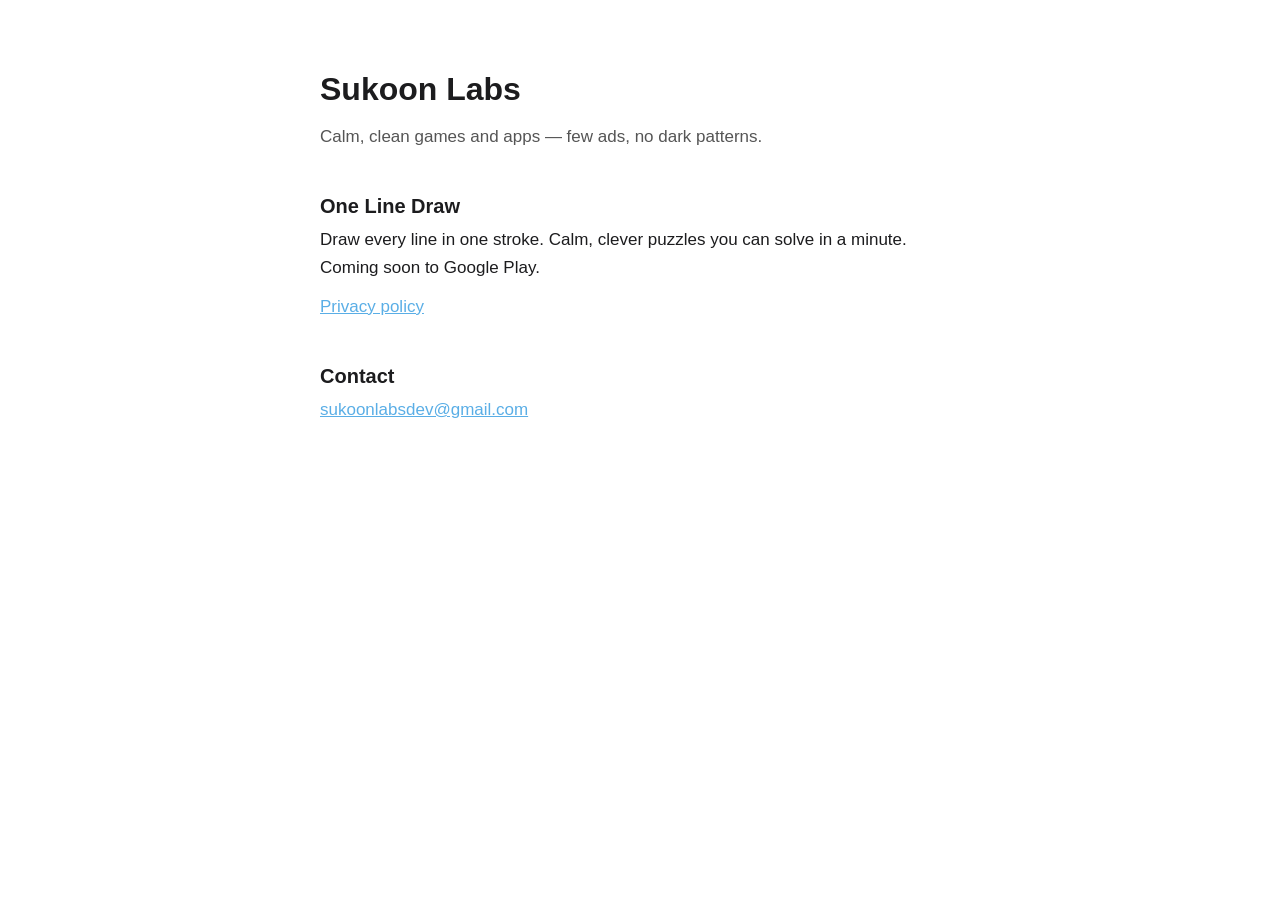
==== index.html @ c62cd414 "Sukoon Labs site and One Line Draw privacy policy Co-Authored-By: Claude Opus 5.5 <noreply@anthropic" ====
<!doctype html>
<html lang="en">
<head>
<meta charset="utf-8">
<meta name="viewport" content="width=device-width, initial-scale=1">
<title>Sukoon Labs</title>
<meta name="description" content="Sukoon Labs makes calm, clean games and apps.">
<style>
  :root { --paper: #ffffff; --ink: #1c1c1e; --muted: #555; --accent: #5aaee6; }
  @media (prefers-color-scheme: dark) { :root { --paper: #141416; --ink: #f2f2f2; --muted: #b0b0b0; } }
  body { margin: 0; background: var(--paper); color: var(--ink); font: 17px/1.6 -apple-system, BlinkMacSystemFont, "Segoe UI", Roboto, sans-serif; }
  main { max-width: 640px; margin: 0 auto; padding: 64px 16px; }
  h1 { font-size: 32px; margin: 0 0 8px; }
  h2 { font-size: 20px; margin: 40px 0 4px; }
  p { margin: 0 0 12px; } .muted { color: var(--muted); }
  a { color: var(--accent); }
</style>
</head>
<body>
<main>
  <h1>Sukoon Labs</h1>
  <p class="muted">Calm, clean games and apps — few ads, no dark patterns.</p>

  <h2>One Line Draw</h2>
  <p>Draw every line in one stroke. Calm, clever puzzles you can solve in a minute. Coming soon to Google Play.</p>
  <p><a href="privacy">Privacy policy</a></p>

  <h2>Contact</h2>
  <p><a href="mailto:sukoonlabsdev@gmail.com">sukoonlabsdev@gmail.com</a></p>
</main>
</body>
</html>
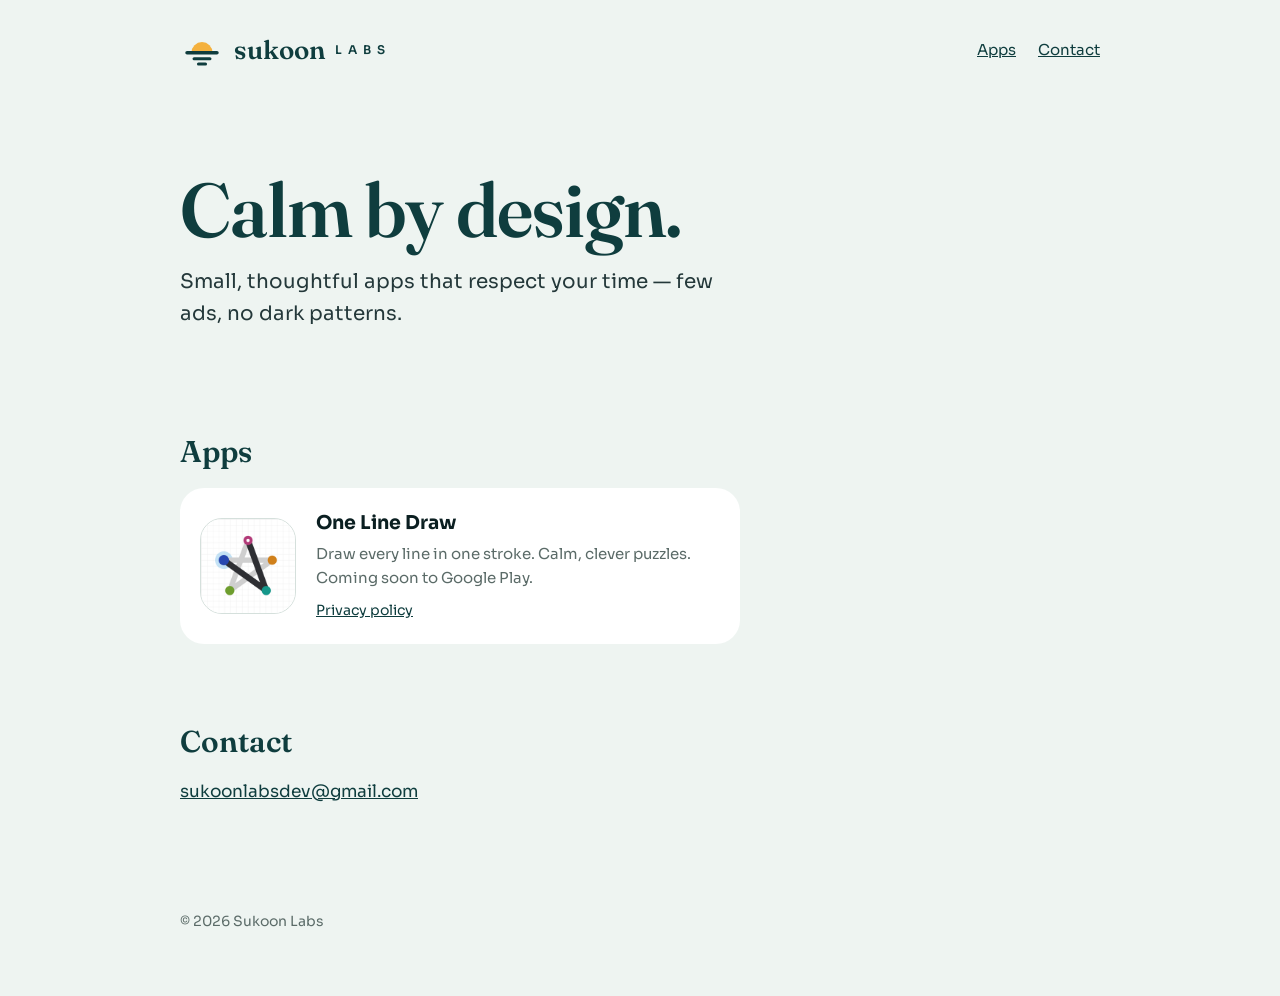
==== commit 8e65af47: "Sukoon Labs brand: logo, colours, fonts, favicon Co-Authored-By: Claude Opus 5.5 <noreply@anthropic." ====
--- a/index.html
+++ b/index.html
@@ -4,29 +4,73 @@
 <meta charset="utf-8">
 <meta name="viewport" content="width=device-width, initial-scale=1">
 <title>Sukoon Labs</title>
-<meta name="description" content="Sukoon Labs makes calm, clean games and apps.">
+<meta name="description" content="Sukoon Labs makes calm, thoughtful apps — few ads, no dark patterns.">
+<link rel="icon" type="image/png" sizes="32x32" href="favicon-32.png">
+<link rel="apple-touch-icon" href="apple-touch-icon.png">
+<link rel="preconnect" href="https://fonts.googleapis.com">
+<link href="https://fonts.googleapis.com/css2?family=Fraunces:opsz,wght@9..144,600&family=Sora:wght@400;600&display=swap" rel="stylesheet">
 <style>
-  :root { --paper: #ffffff; --ink: #1c1c1e; --muted: #555; --accent: #5aaee6; }
-  @media (prefers-color-scheme: dark) { :root { --paper: #141416; --ink: #f2f2f2; --muted: #b0b0b0; } }
-  body { margin: 0; background: var(--paper); color: var(--ink); font: 17px/1.6 -apple-system, BlinkMacSystemFont, "Segoe UI", Roboto, sans-serif; }
-  main { max-width: 640px; margin: 0 auto; padding: 64px 16px; }
-  h1 { font-size: 32px; margin: 0 0 8px; }
-  h2 { font-size: 20px; margin: 40px 0 4px; }
-  p { margin: 0 0 12px; } .muted { color: var(--muted); }
-  a { color: var(--accent); }
+  :root { --lagoon: #0F3D3E; --saffron: #F4B13E; --mist: #EEF4F1; --night: #0B1F21; --stone: #5B6B68; --ink: #24383A; }
+  * { box-sizing: border-box; }
+  body { margin: 0; background: var(--mist); color: var(--night); font: 17px/1.6 Sora, system-ui, sans-serif; }
+  a { color: var(--lagoon); }
+  .wrap { max-width: 960px; margin: 0 auto; padding: 0 20px; }
+  header { display: flex; align-items: center; justify-content: space-between; padding: 28px 0; gap: 16px; flex-wrap: wrap; }
+  .brand { display: flex; align-items: center; gap: 10px; text-decoration: none; }
+  .brand img { width: 44px; height: 44px; }
+  .brand b { font: 600 26px/1 Fraunces, serif; color: var(--lagoon); }
+  .brand span { font-weight: 600; font-size: 12px; letter-spacing: 6px; color: var(--lagoon); }
+  nav { display: flex; gap: 22px; font-size: 15px; }
+  .hero { padding: 72px 0 64px; }
+  h1 { font: 600 clamp(44px, 9vw, 76px)/1 Fraunces, serif; color: var(--lagoon); letter-spacing: -1px; margin: 0 0 18px; }
+  .lead { font-size: 20px; color: var(--ink); max-width: 560px; margin: 0; }
+  h2 { font: 600 30px/1.2 Fraunces, serif; color: var(--lagoon); margin: 0 0 18px; }
+  section { padding: 40px 0; }
+  .app { display: flex; gap: 20px; align-items: center; background: #fff; border-radius: 24px; padding: 20px; max-width: 560px; }
+  .app img { width: 96px; height: 96px; border-radius: 22px; border: 1px solid #D5E0DC; flex: none; }
+  .app h3 { margin: 0; font-size: 19px; }
+  .app p { margin: 4px 0 6px; color: var(--stone); font-size: 15px; }
+  .app small { font-size: 14px; }
+  footer { padding: 48px 0 64px; color: var(--stone); font-size: 14px; }
+  @media (prefers-color-scheme: dark) {
+    body { background: var(--night); color: var(--mist); }
+    a, .brand b, .brand span, h1, h2 { color: var(--mist); }
+    .lead { color: #C9D6D3; }
+    .app { background: #13302F; }
+    .app p, footer { color: #9FB3AF; }
+  }
 </style>
 </head>
 <body>
-<main>
-  <h1>Sukoon Labs</h1>
-  <p class="muted">Calm, clean games and apps — few ads, no dark patterns.</p>
+<div class="wrap">
+  <header>
+    <a class="brand" href="./"><img src="mark.svg" alt=""><b>sukoon</b><span>LABS</span></a>
+    <nav><a href="#apps">Apps</a><a href="#contact">Contact</a></nav>
+  </header>
 
-  <h2>One Line Draw</h2>
-  <p>Draw every line in one stroke. Calm, clever puzzles you can solve in a minute. Coming soon to Google Play.</p>
-  <p><a href="privacy">Privacy policy</a></p>
+  <div class="hero">
+    <h1>Calm by design.</h1>
+    <p class="lead">Small, thoughtful apps that respect your time — few ads, no dark patterns.</p>
+  </div>
 
-  <h2>Contact</h2>
-  <p><a href="mailto:sukoonlabsdev@gmail.com">sukoonlabsdev@gmail.com</a></p>
-</main>
+  <section id="apps">
+    <h2>Apps</h2>
+    <div class="app">
+      <img src="one-line-draw.png" alt="One Line Draw icon">
+      <div>
+        <h3>One Line Draw</h3>
+        <p>Draw every line in one stroke. Calm, clever puzzles. Coming soon to Google Play.</p>
+        <small><a href="privacy">Privacy policy</a></small>
+      </div>
+    </div>
+  </section>
+
+  <section id="contact">
+    <h2>Contact</h2>
+    <p><a href="mailto:sukoonlabsdev@gmail.com">sukoonlabsdev@gmail.com</a></p>
+  </section>
+
+  <footer>© 2026 Sukoon Labs</footer>
+</div>
 </body>
 </html>
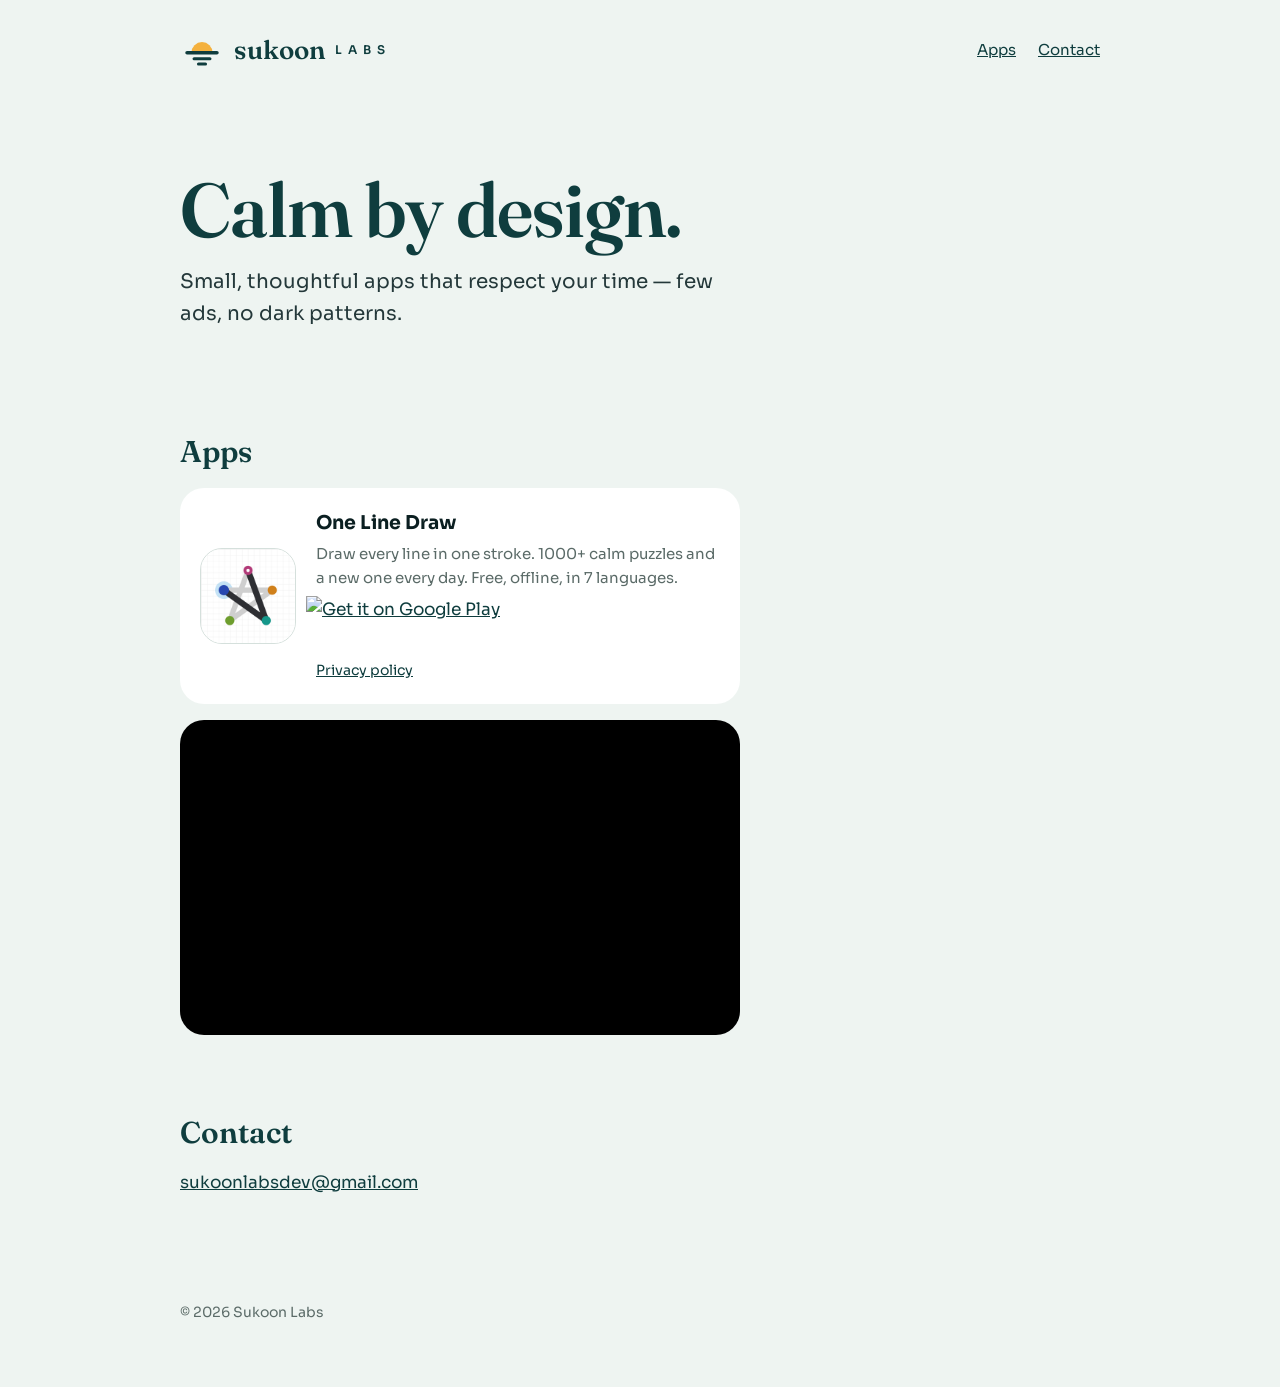
==== commit bf6092f2: "One Line Draw is live: Google Play badge and trailer" ====
--- a/index.html
+++ b/index.html
@@ -27,10 +27,13 @@
   h2 { font: 600 30px/1.2 Fraunces, serif; color: var(--lagoon); margin: 0 0 18px; }
   section { padding: 40px 0; }
   .app { display: flex; gap: 20px; align-items: center; background: #fff; border-radius: 24px; padding: 20px; max-width: 560px; }
-  .app img { width: 96px; height: 96px; border-radius: 22px; border: 1px solid #D5E0DC; flex: none; }
+  .app > img { width: 96px; height: 96px; border-radius: 22px; border: 1px solid #D5E0DC; flex: none; }
   .app h3 { margin: 0; font-size: 19px; }
   .app p { margin: 4px 0 6px; color: var(--stone); font-size: 15px; }
   .app small { font-size: 14px; }
+  .play { display: inline-block; margin: 2px 0 4px; }
+  .play img { display: block; height: 64px; margin: -8px -10px; }
+  .trailer { display: block; width: 100%; max-width: 560px; aspect-ratio: 16 / 9; border: 0; border-radius: 24px; margin-top: 16px; background: #000; }
   footer { padding: 48px 0 64px; color: var(--stone); font-size: 14px; }
   @media (prefers-color-scheme: dark) {
     body { background: var(--night); color: var(--mist); }
@@ -59,10 +62,12 @@
       <img src="one-line-draw.png" alt="One Line Draw icon">
       <div>
         <h3>One Line Draw</h3>
-        <p>Draw every line in one stroke. Calm, clever puzzles. Coming soon to Google Play.</p>
+        <p>Draw every line in one stroke. 1000+ calm puzzles and a new one every day. Free, offline, in 7 languages.</p>
+        <a class="play" href="https://play.google.com/store/apps/details?id=com.sukoonlabs.onelinedraw"><img src="https://play.google.com/intl/en_us/badges/static/images/badges/en_badge_web_generic.png" alt="Get it on Google Play"></a><br>
         <small><a href="privacy">Privacy policy</a></small>
       </div>
     </div>
+    <iframe class="trailer" src="https://www.youtube-nocookie.com/embed/PIB3lSn_Sag" title="One Line Draw trailer" loading="lazy" allow="encrypted-media; picture-in-picture; fullscreen" allowfullscreen></iframe>
   </section>
 
   <section id="contact">
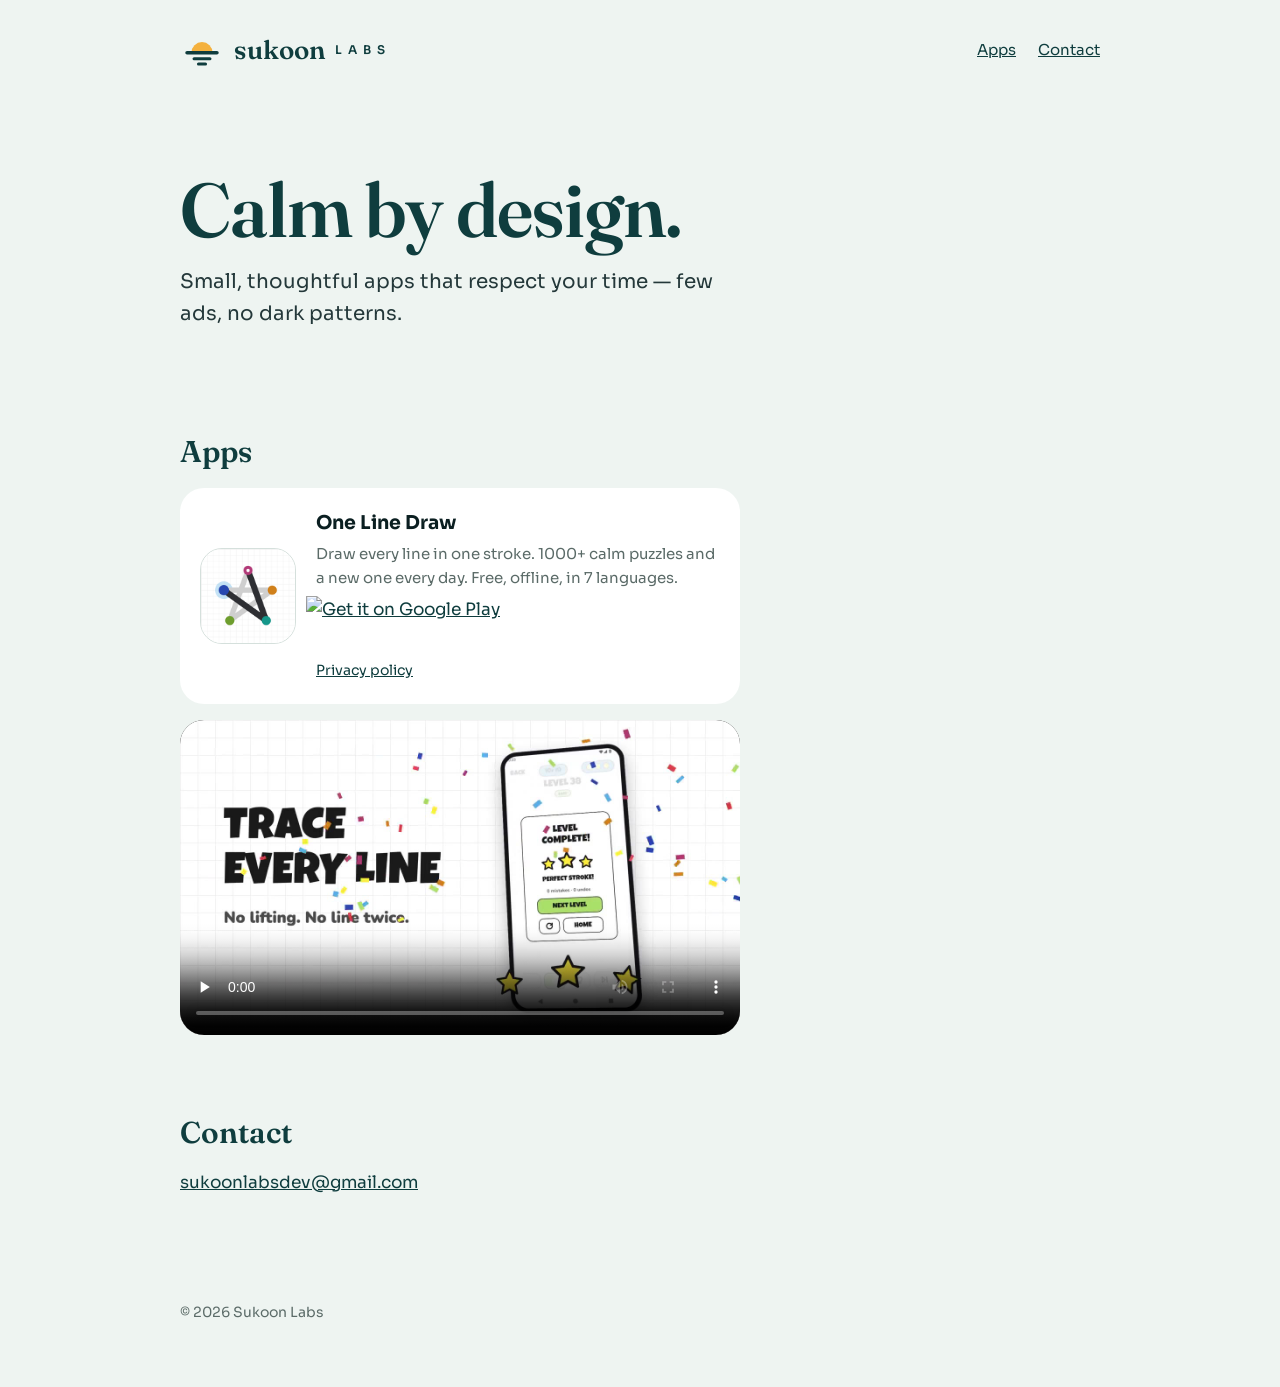
==== commit 4a5cec13: "Trailer: self-hosted video instead of YouTube embed Co-Authored-By: Claude Opus 5.5 <noreply@anthrop" ====
--- a/index.html
+++ b/index.html
@@ -67,7 +67,7 @@
         <small><a href="privacy">Privacy policy</a></small>
       </div>
     </div>
-    <iframe class="trailer" src="https://www.youtube-nocookie.com/embed/PIB3lSn_Sag" title="One Line Draw trailer" loading="lazy" allow="encrypted-media; picture-in-picture; fullscreen" allowfullscreen></iframe>
+    <video class="trailer" src="trailer.mp4" poster="trailer.jpg" controls playsinline preload="none" title="One Line Draw trailer"></video>
   </section>
 
   <section id="contact">
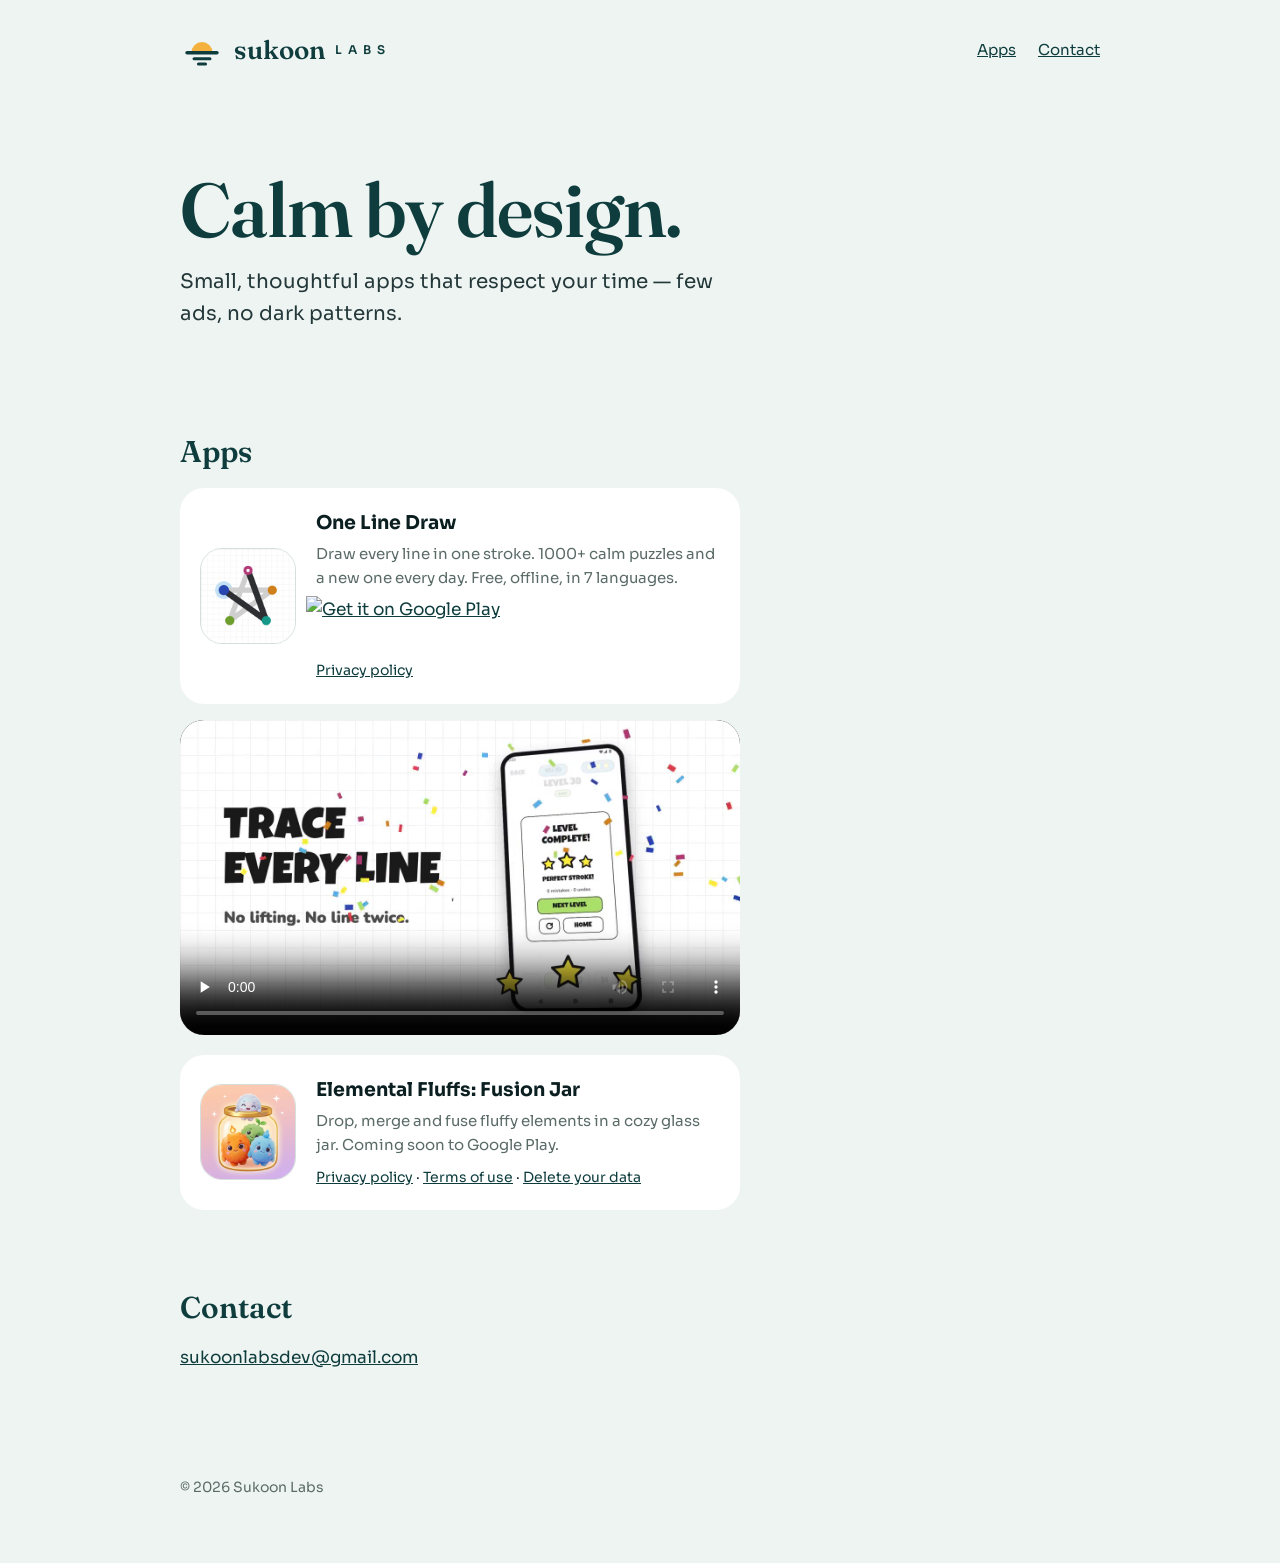
==== commit 6a8b3c37: "Elemental Fluffs: privacy policy, terms, data deletion page Adds elemental-fluffs/privacy, /terms an" ====
--- a/index.html
+++ b/index.html
@@ -33,6 +33,7 @@
   .app small { font-size: 14px; }
   .play { display: inline-block; margin: 2px 0 4px; }
   .play img { display: block; height: 64px; margin: -8px -10px; }
+  .app + .app, .trailer + .app { margin-top: 20px; }
   .trailer { display: block; width: 100%; max-width: 560px; aspect-ratio: 16 / 9; border: 0; border-radius: 24px; margin-top: 16px; background: #000; }
   footer { padding: 48px 0 64px; color: var(--stone); font-size: 14px; }
   @media (prefers-color-scheme: dark) {
@@ -68,6 +69,14 @@
       </div>
     </div>
     <video class="trailer" src="trailer.mp4" poster="trailer.jpg" controls playsinline preload="none" title="One Line Draw trailer"></video>
+    <div class="app">
+      <img src="elemental-fluffs.png" alt="Elemental Fluffs icon">
+      <div>
+        <h3>Elemental Fluffs: Fusion Jar</h3>
+        <p>Drop, merge and fuse fluffy elements in a cozy glass jar. Coming soon to Google Play.</p>
+        <small><a href="elemental-fluffs/privacy">Privacy policy</a> · <a href="elemental-fluffs/terms">Terms of use</a> · <a href="elemental-fluffs/delete">Delete your data</a></small>
+      </div>
+    </div>
   </section>
 
   <section id="contact">
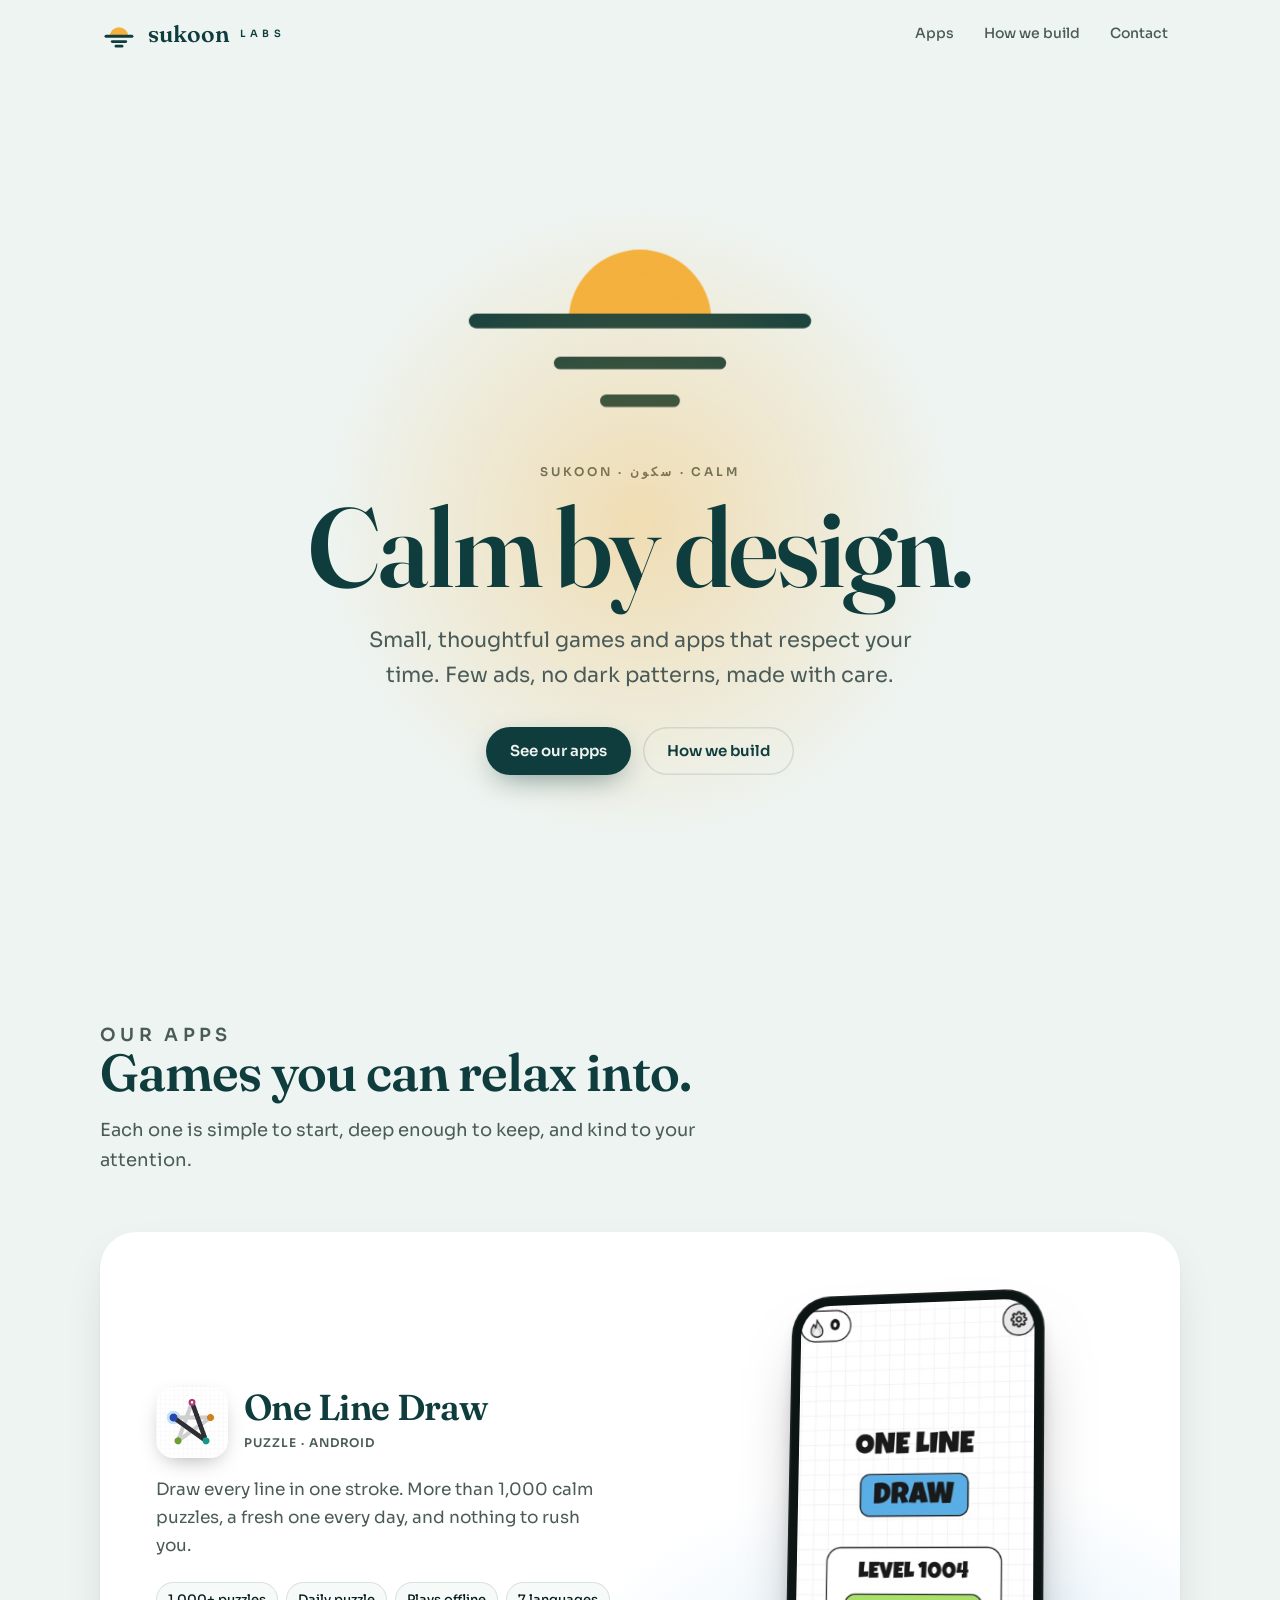
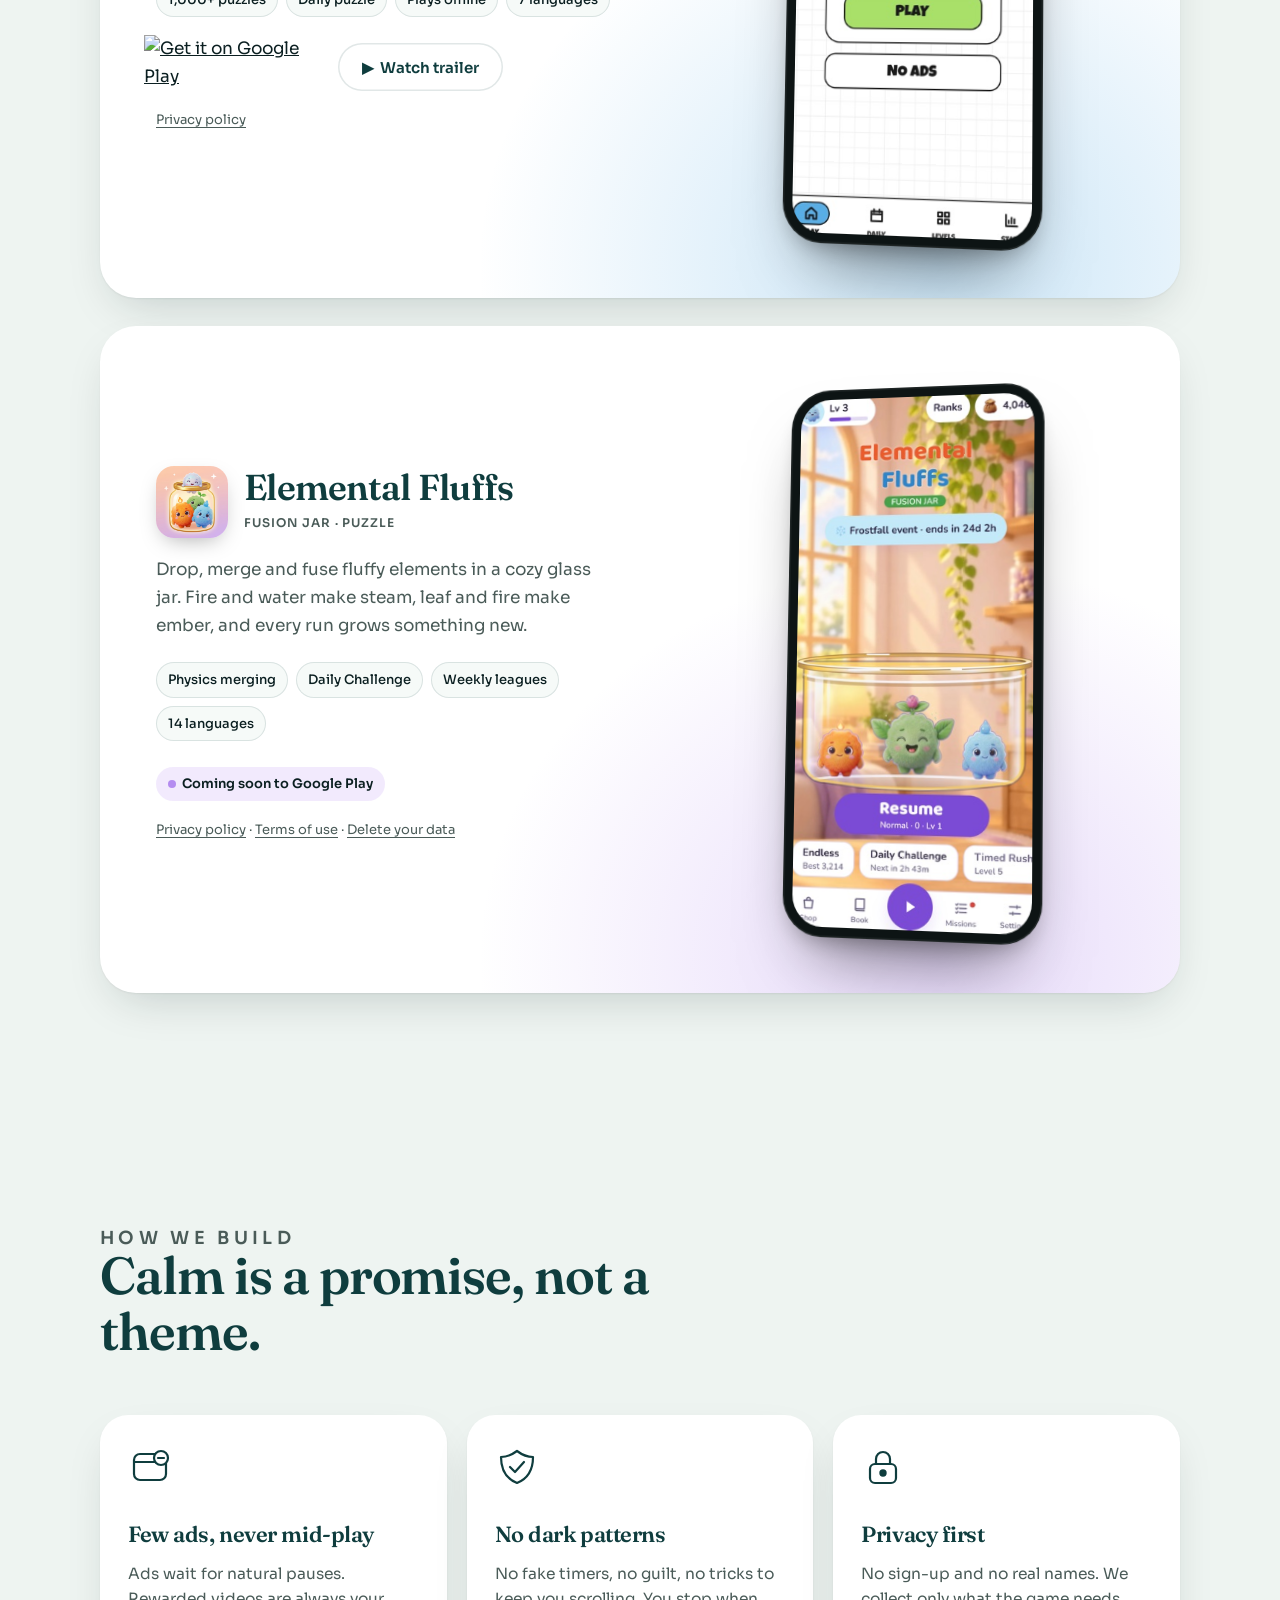
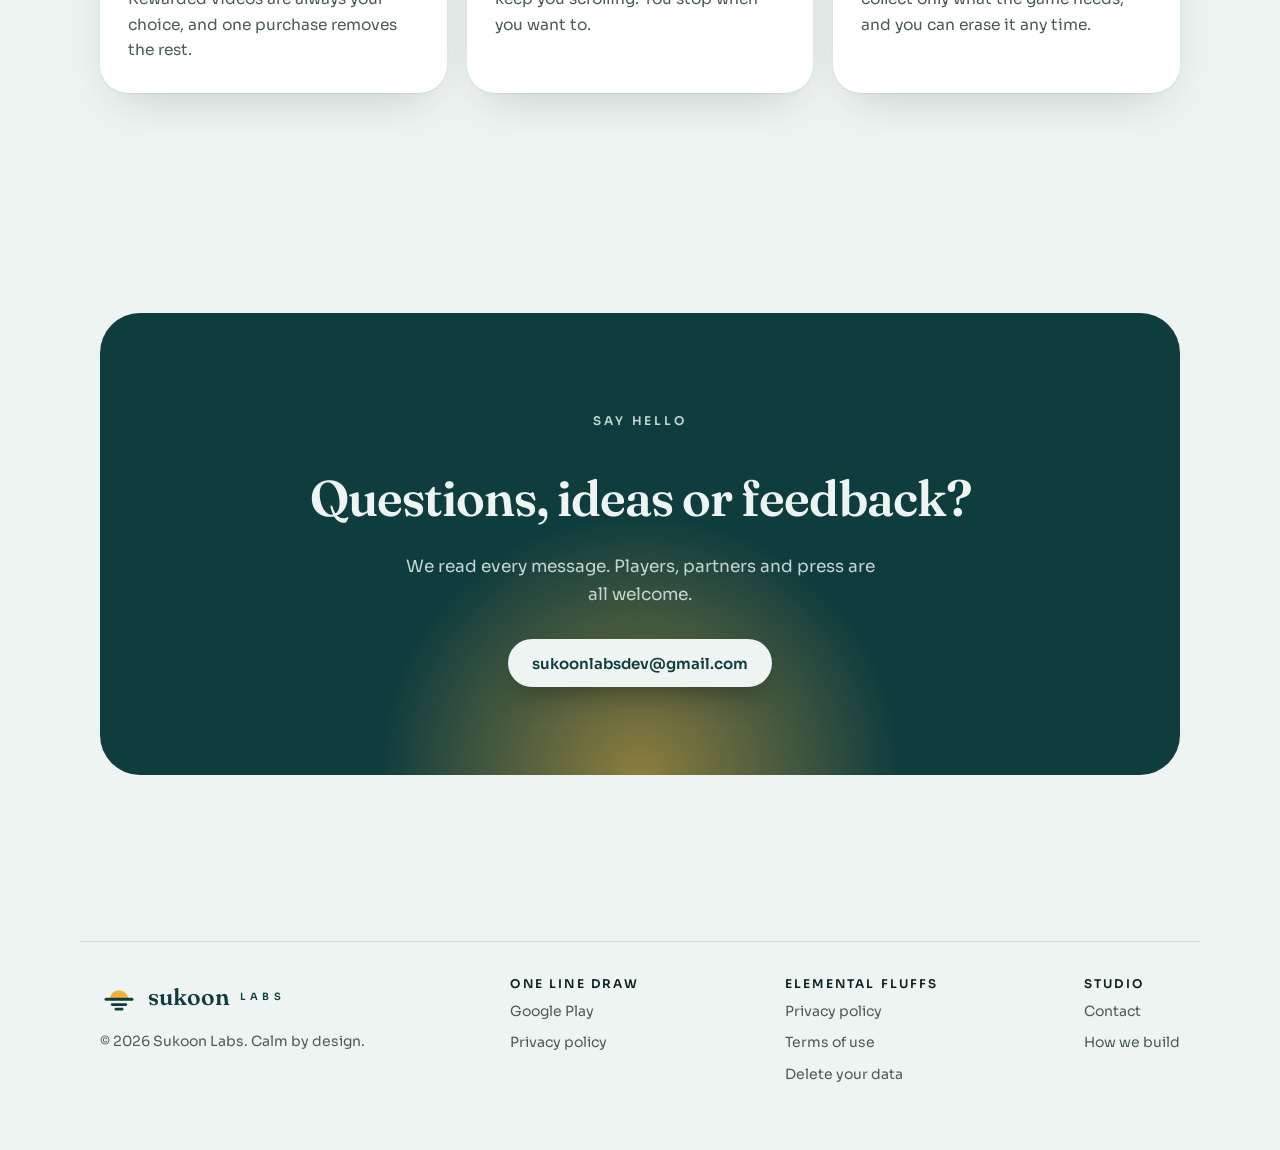
==== commit bddc1dc2: "Redesign the home page: calm shore hero, app showcase, motion - Hero: the mark's sun rises over the " ====
--- a/index.html
+++ b/index.html
@@ -3,88 +3,333 @@
 <head>
 <meta charset="utf-8">
 <meta name="viewport" content="width=device-width, initial-scale=1">
-<title>Sukoon Labs</title>
-<meta name="description" content="Sukoon Labs makes calm, thoughtful apps — few ads, no dark patterns.">
+<title>Sukoon Labs · Calm by design</title>
+<meta name="description" content="Sukoon Labs makes calm, thoughtful mobile games and apps: few ads, no dark patterns, privacy first.">
+<meta name="theme-color" content="#EEF4F1" media="(prefers-color-scheme: light)">
+<meta name="theme-color" content="#0B1F21" media="(prefers-color-scheme: dark)">
+<meta property="og:title" content="Sukoon Labs · Calm by design">
+<meta property="og:description" content="Small, thoughtful apps that respect your time.">
+<meta property="og:image" content="https://sukoonlabs.github.io/img/og.jpg">
 <link rel="icon" type="image/png" sizes="32x32" href="favicon-32.png">
 <link rel="apple-touch-icon" href="apple-touch-icon.png">
 <link rel="preconnect" href="https://fonts.googleapis.com">
-<link href="https://fonts.googleapis.com/css2?family=Fraunces:opsz,wght@9..144,600&family=Sora:wght@400;600&display=swap" rel="stylesheet">
+<link rel="preconnect" href="https://fonts.gstatic.com" crossorigin>
+<link href="https://fonts.googleapis.com/css2?family=Fraunces:opsz,wght@9..144,500;9..144,600&family=Sora:wght@400;500;600&display=swap" rel="stylesheet">
+<script>document.documentElement.classList.add('js')</script>
 <style>
-  :root { --lagoon: #0F3D3E; --saffron: #F4B13E; --mist: #EEF4F1; --night: #0B1F21; --stone: #5B6B68; --ink: #24383A; }
+  :root {
+    --lagoon: #0F3D3E; --saffron: #F4B13E; --mist: #EEF4F1; --night: #0B1F21; --stone: #5B6B68;
+    --bg: var(--mist); --surface: #ffffff; --surface-2: #F6FAF8; --ink: #0B1F21; --soft: #4A5B58;
+    --line: rgba(15, 61, 62, .12); --brand: var(--lagoon); --glow: rgba(244, 177, 62, .35);
+    --header: rgba(238, 244, 241, .78); --shadow: 0 1px 2px rgba(11,31,33,.06), 0 18px 48px -18px rgba(11,31,33,.22);
+    --ease: cubic-bezier(.22, 1, .36, 1);
+  }
+  @media (prefers-color-scheme: dark) {
+    :root {
+      --bg: var(--night); --surface: #12302F; --surface-2: #0F2829; --ink: #EEF4F1; --soft: #A9BCB8;
+      --line: rgba(238, 244, 241, .12); --brand: #CFE3DD; --glow: rgba(244, 177, 62, .22);
+      --header: rgba(11, 31, 33, .72); --shadow: 0 1px 2px rgba(0,0,0,.3), 0 18px 48px -18px rgba(0,0,0,.6);
+    }
+  }
   * { box-sizing: border-box; }
-  body { margin: 0; background: var(--mist); color: var(--night); font: 17px/1.6 Sora, system-ui, sans-serif; }
-  a { color: var(--lagoon); }
-  .wrap { max-width: 960px; margin: 0 auto; padding: 0 20px; }
-  header { display: flex; align-items: center; justify-content: space-between; padding: 28px 0; gap: 16px; flex-wrap: wrap; }
+  html { scroll-behavior: smooth; }
+  body { margin: 0; background: var(--bg); color: var(--ink); font: 400 17px/1.65 Sora, system-ui, sans-serif; -webkit-font-smoothing: antialiased; overflow-x: hidden; }
+  a { color: inherit; }
+  img { max-width: 100%; display: block; }
+  .wrap { max-width: 1120px; margin: 0 auto; padding: 0 20px; }
+  h1, h2, h3 { font-family: Fraunces, Georgia, serif; font-weight: 600; color: var(--brand); margin: 0; letter-spacing: -.02em; }
+  .eyebrow { font: 600 12px/1 Sora, sans-serif; letter-spacing: .24em; text-transform: uppercase; color: var(--soft); margin: 0 0 14px; }
+
+  /* Header */
+  header { position: fixed; inset: 0 0 auto; z-index: 10; transition: background .4s, box-shadow .4s, backdrop-filter .4s; }
+  header.scrolled { background: var(--header); backdrop-filter: blur(14px) saturate(1.4); -webkit-backdrop-filter: blur(14px) saturate(1.4); box-shadow: 0 1px 0 var(--line); }
+  .bar { display: flex; align-items: center; justify-content: space-between; height: 68px; gap: 16px; }
   .brand { display: flex; align-items: center; gap: 10px; text-decoration: none; }
-  .brand img { width: 44px; height: 44px; }
-  .brand b { font: 600 26px/1 Fraunces, serif; color: var(--lagoon); }
-  .brand span { font-weight: 600; font-size: 12px; letter-spacing: 6px; color: var(--lagoon); }
-  nav { display: flex; gap: 22px; font-size: 15px; }
-  .hero { padding: 72px 0 64px; }
-  h1 { font: 600 clamp(44px, 9vw, 76px)/1 Fraunces, serif; color: var(--lagoon); letter-spacing: -1px; margin: 0 0 18px; }
-  .lead { font-size: 20px; color: var(--ink); max-width: 560px; margin: 0; }
-  h2 { font: 600 30px/1.2 Fraunces, serif; color: var(--lagoon); margin: 0 0 18px; }
-  section { padding: 40px 0; }
-  .app { display: flex; gap: 20px; align-items: center; background: #fff; border-radius: 24px; padding: 20px; max-width: 560px; }
-  .app > img { width: 96px; height: 96px; border-radius: 22px; border: 1px solid #D5E0DC; flex: none; }
-  .app h3 { margin: 0; font-size: 19px; }
-  .app p { margin: 4px 0 6px; color: var(--stone); font-size: 15px; }
-  .app small { font-size: 14px; }
-  .play { display: inline-block; margin: 2px 0 4px; }
-  .play img { display: block; height: 64px; margin: -8px -10px; }
-  .app + .app, .trailer + .app { margin-top: 20px; }
-  .trailer { display: block; width: 100%; max-width: 560px; aspect-ratio: 16 / 9; border: 0; border-radius: 24px; margin-top: 16px; background: #000; }
-  footer { padding: 48px 0 64px; color: var(--stone); font-size: 14px; }
-  @media (prefers-color-scheme: dark) {
-    body { background: var(--night); color: var(--mist); }
-    a, .brand b, .brand span, h1, h2 { color: var(--mist); }
-    .lead { color: #C9D6D3; }
-    .app { background: #13302F; }
-    .app p, footer { color: #9FB3AF; }
+  .brand svg { width: 38px; height: 38px; }
+  .brand b { font: 600 23px/1 Fraunces, serif; color: var(--brand); }
+  .brand span { font: 600 10px/1 Sora, sans-serif; letter-spacing: .42em; color: var(--brand); }
+  nav { display: flex; gap: 6px; }
+  nav a { text-decoration: none; font-size: 14px; font-weight: 500; color: var(--soft); padding: 10px 12px; border-radius: 999px; transition: color .2s, background .2s; }
+  nav a:hover { color: var(--brand); background: var(--line); }
+  @media (max-width: 560px) { nav a.hide-sm { display: none; } .brand span { display: none; } }
+
+  /* Hero */
+  .hero { position: relative; min-height: 100svh; display: grid; place-items: center; text-align: center; padding: 110px 0 40px; overflow: hidden; }
+  .hero::before { content: ""; position: absolute; left: 50%; top: 58%; width: 900px; height: 900px; transform: translate(-50%, -50%); background: radial-gradient(closest-side, var(--glow), transparent 70%); animation: breathe 9s ease-in-out infinite; pointer-events: none; }
+  .hero h1 { font-size: clamp(48px, 10vw, 112px); line-height: .98; }
+  .hero h1 .w { display: inline-block; }
+  .hero .lead { font-size: clamp(17px, 2.2vw, 21px); color: var(--soft); max-width: 560px; margin: 22px auto 34px; }
+  .scene { width: min(420px, 78vw); margin: 0 auto 30px; overflow: visible; }
+  .scene .sun { transform-box: fill-box; transform-origin: center bottom; }
+  .scene .ripple { transform-box: fill-box; transform-origin: center; }
+  .cta { display: inline-flex; gap: 12px; flex-wrap: wrap; justify-content: center; }
+  .btn { display: inline-flex; align-items: center; gap: 8px; min-height: 48px; padding: 0 24px; border-radius: 999px; font: 600 15px/1 Sora, sans-serif; text-decoration: none; transition: transform .3s var(--ease), box-shadow .3s, background .3s; cursor: pointer; border: 0; }
+  .btn-primary { background: var(--lagoon); color: var(--mist); box-shadow: 0 10px 30px -10px rgba(15,61,62,.6); }
+  .btn-primary:hover { transform: translateY(-2px); box-shadow: 0 16px 36px -12px rgba(15,61,62,.7); }
+  .btn-ghost { background: transparent; color: var(--brand); box-shadow: inset 0 0 0 1.5px var(--line); }
+  .btn-ghost:hover { background: var(--line); }
+  @media (prefers-color-scheme: dark) { .btn-primary { background: var(--mist); color: var(--night); } }
+
+  /* Sections */
+  section { padding: 110px 0; position: relative; }
+  .head { max-width: 640px; margin-bottom: 56px; }
+  .head h2 { font-size: clamp(34px, 5vw, 52px); line-height: 1.08; }
+  .head p { color: var(--soft); margin: 16px 0 0; font-size: 18px; }
+
+  /* App showcase */
+  .apps { display: grid; gap: 28px; }
+  .app { --tint: #5AAEE6; display: grid; grid-template-columns: 1.1fr .9fr; align-items: center; gap: 32px; padding: clamp(28px, 5vw, 56px); border-radius: 36px; background: var(--surface); box-shadow: var(--shadow); position: relative; overflow: hidden; isolation: isolate; }
+  .app::before { content: ""; position: absolute; inset: auto -20% -55% 35%; height: 120%; background: radial-gradient(closest-side, color-mix(in srgb, var(--tint) 32%, transparent), transparent); z-index: -1; transition: transform 1.2s var(--ease); }
+  .app:hover::before { transform: translateY(-6%) scale(1.06); }
+  .app.fluffs { --tint: #B48CF0; }
+  .app-id { display: flex; align-items: center; gap: 16px; margin-bottom: 18px; }
+  .app-id img { width: 72px; height: 72px; border-radius: 18px; box-shadow: 0 8px 22px -8px rgba(0,0,0,.35); }
+  .app h3 { font-size: clamp(26px, 3.4vw, 36px); line-height: 1.1; }
+  .tag { display: inline-block; margin-top: 6px; font-size: 12px; font-weight: 600; letter-spacing: .08em; text-transform: uppercase; color: var(--soft); }
+  .badge { display: inline-flex; align-items: center; gap: 6px; padding: 6px 12px; border-radius: 999px; font-size: 13px; font-weight: 600; background: color-mix(in srgb, var(--tint) 18%, transparent); color: var(--ink); }
+  .badge i { width: 8px; height: 8px; border-radius: 50%; background: var(--tint); animation: pulse 2s ease-in-out infinite; }
+  .app p.desc { color: var(--soft); font-size: 17px; margin: 0 0 22px; max-width: 460px; }
+  .facts { display: flex; flex-wrap: wrap; gap: 8px; margin: 0 0 26px; padding: 0; list-style: none; }
+  .facts li { font-size: 13px; font-weight: 500; padding: 7px 12px; border-radius: 999px; background: var(--surface-2); box-shadow: inset 0 0 0 1px var(--line); }
+  .actions { display: flex; flex-wrap: wrap; align-items: center; gap: 12px; }
+  .play img { height: 64px; margin: -10px -12px; }
+  .legal { margin-top: 18px; font-size: 13px; color: var(--soft); }
+  .legal a { color: var(--soft); text-underline-offset: 3px; }
+  .legal a:hover { color: var(--brand); }
+  .stage { display: grid; place-items: center; perspective: 1200px; }
+  .phone { width: min(260px, 64vw); aspect-ratio: 9 / 19.2; border-radius: 40px; padding: 10px; background: #0d1414; box-shadow: 0 0 0 1.5px rgba(255,255,255,.08) inset, 0 40px 70px -30px rgba(0,0,0,.55), 0 12px 24px -12px rgba(0,0,0,.35); transform: rotateY(var(--ry, -10deg)) rotateX(var(--rx, 4deg)); transition: transform .9s var(--ease); animation: float 7s ease-in-out infinite; }
+  .phone img { width: 100%; height: 100%; object-fit: cover; object-position: top; border-radius: 31px; }
+  @media (max-width: 820px) { .app { grid-template-columns: 1fr; } .stage { order: -1; } .phone { --ry: 0deg; --rx: 0deg; width: min(230px, 60vw); } }
+
+  /* Principles */
+  .principles { display: grid; grid-template-columns: repeat(3, 1fr); gap: 20px; }
+  .p { padding: 30px 28px; border-radius: 28px; background: var(--surface); box-shadow: var(--shadow); transition: transform .5s var(--ease); }
+  .p:hover { transform: translateY(-4px); }
+  .p svg { width: 44px; height: 44px; margin-bottom: 18px; }
+  .p h3 { font-size: 22px; margin-bottom: 8px; }
+  .p p { margin: 0; color: var(--soft); font-size: 15.5px; }
+  @media (max-width: 820px) { .principles { grid-template-columns: 1fr; } }
+
+  /* Contact */
+  .contact { text-align: center; padding: clamp(48px, 8vw, 88px) 24px; border-radius: 40px; background: var(--lagoon); color: var(--mist); position: relative; overflow: hidden; isolation: isolate; }
+  .contact::before { content: ""; position: absolute; left: 50%; bottom: -260px; width: 520px; height: 520px; margin-left: -260px; border-radius: 50%; background: radial-gradient(closest-side, rgba(244,177,62,.55), transparent); z-index: -1; animation: breathe 9s ease-in-out infinite; }
+  .contact h2 { color: var(--mist); font-size: clamp(32px, 5vw, 50px); }
+  .contact p { color: #C4D6D1; margin: 14px auto 30px; max-width: 480px; }
+  .contact .btn-primary { background: var(--mist); color: var(--lagoon); box-shadow: 0 12px 30px -12px rgba(0,0,0,.5); }
+
+  footer { padding: 56px 0 64px; color: var(--soft); font-size: 14px; }
+  .foot { display: flex; flex-wrap: wrap; justify-content: space-between; gap: 28px; border-top: 1px solid var(--line); padding-top: 36px; }
+  .foot h4 { margin: 0 0 10px; font: 600 12px/1 Sora, sans-serif; letter-spacing: .18em; text-transform: uppercase; color: var(--ink); }
+  .foot ul { list-style: none; margin: 0; padding: 0; display: grid; gap: 8px; }
+  .foot a { color: var(--soft); text-decoration: none; }
+  .foot a:hover { color: var(--brand); }
+
+  /* Trailer dialog */
+  dialog { border: 0; padding: 0; background: #000; border-radius: 24px; width: min(960px, 94vw); box-shadow: 0 40px 120px rgba(0,0,0,.6); }
+  dialog::backdrop { background: rgba(11,31,33,.72); backdrop-filter: blur(6px); }
+  dialog video { display: block; width: 100%; aspect-ratio: 16 / 9; }
+  dialog form { position: absolute; top: 10px; right: 10px; }
+  dialog button { width: 44px; height: 44px; border-radius: 50%; border: 0; background: rgba(255,255,255,.16); color: #fff; font-size: 22px; cursor: pointer; }
+
+  /* Motion: entrances only run when JS is on, so nothing hides without it. */
+  .js .reveal { opacity: 0; transform: translateY(36px); transition: opacity 1s var(--ease), transform 1s var(--ease); transition-delay: var(--d, 0s); }
+  .js .reveal.in { opacity: 1; transform: none; }
+  .js .hero .w { opacity: 0; transform: translateY(.4em); animation: rise-in 1.1s var(--ease) forwards; animation-delay: calc(1.1s + var(--i) * .14s); }
+  .js .hero .lead, .js .hero .cta { opacity: 0; animation: fade-up 1s var(--ease) forwards; }
+  .js .hero .lead { animation-delay: 1.55s; }
+  .js .hero .cta { animation-delay: 1.75s; }
+  .js .scene .sun { transform: translateY(70%); animation: sunrise 2.2s var(--ease) .15s forwards; }
+  .js .scene .horizon { stroke-dasharray: 80; stroke-dashoffset: 80; animation: draw 1.4s var(--ease) .1s forwards; }
+  .js .scene .ripple { opacity: 0; animation: ripple-in 1s var(--ease) forwards, drift 6s ease-in-out infinite; }
+  .js .scene .r1 { animation-delay: .7s, 1.7s; }
+  .js .scene .r2 { animation-delay: .9s, 2.3s; }
+  @keyframes sunrise { to { transform: translateY(0); } }
+  @keyframes draw { to { stroke-dashoffset: 0; } }
+  @keyframes ripple-in { to { opacity: 1; } }
+  @keyframes drift { 0%, 100% { transform: scaleX(1) translateX(0); } 50% { transform: scaleX(.86) translateX(1.5px); } }
+  @keyframes rise-in { to { opacity: 1; transform: none; } }
+  @keyframes fade-up { from { opacity: 0; transform: translateY(14px); } to { opacity: 1; transform: none; } }
+  @keyframes breathe { 0%, 100% { transform: translate(-50%, -50%) scale(1); opacity: .9; } 50% { transform: translate(-50%, -50%) scale(1.08); opacity: 1; } }
+  @keyframes float { 0%, 100% { translate: 0 0; } 50% { translate: 0 -12px; } }
+  @keyframes pulse { 0%, 100% { opacity: 1; } 50% { opacity: .35; } }
+  .contact::before { animation-name: breathe-c; }
+  @keyframes breathe-c { 0%, 100% { transform: scale(1); } 50% { transform: scale(1.1); } }
+
+  @media (prefers-reduced-motion: reduce) {
+    html { scroll-behavior: auto; }
+    *, *::before, *::after { animation: none !important; transition: none !important; }
+    .js .reveal, .js .hero .w, .js .hero .lead, .js .hero .cta, .js .scene .ripple { opacity: 1; transform: none; }
+    .js .scene .sun { transform: none; }
+    .js .scene .horizon { stroke-dashoffset: 0; }
   }
 </style>
 </head>
 <body>
-<div class="wrap">
-  <header>
-    <a class="brand" href="./"><img src="mark.svg" alt=""><b>sukoon</b><span>LABS</span></a>
-    <nav><a href="#apps">Apps</a><a href="#contact">Contact</a></nav>
-  </header>
-
+<header id="top">
+  <div class="wrap bar">
+    <a class="brand" href="./" aria-label="Sukoon Labs home">
+      <svg viewBox="0 0 100 100" aria-hidden="true"><path d="M26 56 A 24 24 0 0 1 74 56 Z" fill="#F4B13E"/><g stroke="currentColor" stroke-linecap="round" style="color: var(--brand)"><line x1="16" y1="56" x2="84" y2="56" stroke-width="8"/><line x1="32" y1="70" x2="68" y2="70" stroke-width="7"/><line x1="42" y1="82" x2="58" y2="82" stroke-width="7"/></g></svg>
+      <b>sukoon</b><span>LABS</span>
+    </a>
+    <nav aria-label="Main">
+      <a href="#apps">Apps</a>
+      <a href="#principles" class="hide-sm">How we build</a>
+      <a href="#contact">Contact</a>
+    </nav>
+  </div>
+</header>
+
+<main>
   <div class="hero">
-    <h1>Calm by design.</h1>
-    <p class="lead">Small, thoughtful apps that respect your time — few ads, no dark patterns.</p>
+    <div class="wrap">
+      <svg class="scene" viewBox="0 0 200 110" role="img" aria-label="A sun resting on a calm shore">
+        <defs><clipPath id="sky"><rect x="0" y="0" width="200" height="60"/></clipPath></defs>
+        <g clip-path="url(#sky)"><path class="sun" d="M66 60 A 34 34 0 0 1 134 60 Z" fill="#F4B13E"/></g>
+        <g stroke="currentColor" stroke-linecap="round" style="color: var(--brand)">
+          <line class="horizon" x1="22" y1="60" x2="178" y2="60" stroke-width="7" pathLength="80"/>
+          <line class="ripple r1" x1="62" y1="80" x2="138" y2="80" stroke-width="6"/>
+          <line class="ripple r2" x1="84" y1="98" x2="116" y2="98" stroke-width="6"/>
+        </g>
+      </svg>
+      <p class="eyebrow">Sukoon · سکون · calm</p>
+      <h1><span class="w" style="--i:0">Calm</span> <span class="w" style="--i:1">by</span> <span class="w" style="--i:2">design.</span></h1>
+      <p class="lead">Small, thoughtful games and apps that respect your time. Few ads, no dark patterns, made with care.</p>
+      <div class="cta">
+        <a class="btn btn-primary" href="#apps">See our apps</a>
+        <a class="btn btn-ghost" href="#principles">How we build</a>
+      </div>
+    </div>
+      </div>
+
+  <section id="apps">
+    <div class="wrap">
+      <div class="head reveal">
+        <p class="eyebrow">Our apps</p>
+        <h2>Games you can relax into.</h2>
+        <p>Each one is simple to start, deep enough to keep, and kind to your attention.</p>
+      </div>
+
+      <div class="apps">
+        <article class="app reveal">
+          <div>
+            <div class="app-id">
+              <img src="one-line-draw.png" alt="" width="72" height="72">
+              <div><h3>One Line Draw</h3><span class="tag">Puzzle · Android</span></div>
+            </div>
+            <p class="desc">Draw every line in one stroke. More than 1,000 calm puzzles, a fresh one every day, and nothing to rush you.</p>
+            <ul class="facts"><li>1,000+ puzzles</li><li>Daily puzzle</li><li>Plays offline</li><li>7 languages</li></ul>
+            <div class="actions">
+              <a class="play" href="https://play.google.com/store/apps/details?id=com.sukoonlabs.onelinedraw"><img src="https://play.google.com/intl/en_us/badges/static/images/badges/en_badge_web_generic.png" alt="Get it on Google Play"></a>
+              <button class="btn btn-ghost" type="button" data-trailer>▶&nbsp; Watch trailer</button>
+            </div>
+            <p class="legal"><a href="privacy">Privacy policy</a></p>
+          </div>
+          <div class="stage"><div class="phone" data-tilt><img src="img/one-line-draw-screen.jpg" alt="One Line Draw home screen" loading="lazy" width="360" height="720"></div></div>
+        </article>
+
+        <article class="app fluffs reveal">
+          <div>
+            <div class="app-id">
+              <img src="elemental-fluffs.png" alt="" width="72" height="72">
+              <div><h3>Elemental Fluffs</h3><span class="tag">Fusion Jar · Puzzle</span></div>
+            </div>
+            <p class="desc">Drop, merge and fuse fluffy elements in a cozy glass jar. Fire and water make steam, leaf and fire make ember, and every run grows something new.</p>
+            <ul class="facts"><li>Physics merging</li><li>Daily Challenge</li><li>Weekly leagues</li><li>14 languages</li></ul>
+            <div class="actions"><span class="badge"><i></i>Coming soon to Google Play</span></div>
+            <p class="legal"><a href="elemental-fluffs/privacy">Privacy policy</a> · <a href="elemental-fluffs/terms">Terms of use</a> · <a href="elemental-fluffs/delete">Delete your data</a></p>
+          </div>
+          <div class="stage"><div class="phone" data-tilt><img src="img/elemental-fluffs-screen.jpg" alt="Elemental Fluffs home screen with three fluffs in a glass jar" loading="lazy" width="360" height="720"></div></div>
+        </article>
+      </div>
+    </div>
+  </section>
+
+  <section id="principles">
+    <div class="wrap">
+      <div class="head reveal">
+        <p class="eyebrow">How we build</p>
+        <h2>Calm is a promise, not a theme.</h2>
+      </div>
+      <div class="principles">
+        <div class="p reveal" style="--d:0s">
+          <svg viewBox="0 0 44 44" fill="none" stroke="var(--brand)" stroke-width="2.2" stroke-linecap="round" stroke-linejoin="round" aria-hidden="true"><rect x="6" y="9" width="32" height="26" rx="6"/><path d="M6 17h32"/><circle cx="33" cy="13" r="7" fill="var(--surface)"/><path d="M30 13h6" /></svg>
+          <h3>Few ads, never mid-play</h3>
+          <p>Ads wait for natural pauses. Rewarded videos are always your choice, and one purchase removes the rest.</p>
+        </div>
+        <div class="p reveal" style="--d:.12s">
+          <svg viewBox="0 0 44 44" fill="none" stroke="var(--brand)" stroke-width="2.2" stroke-linecap="round" stroke-linejoin="round" aria-hidden="true"><path d="M22 6c8 6 14 6 16 6 0 14-6 22-16 26C12 34 6 26 6 12c2 0 8 0 16-6Z"/><path d="m15 22 5 5 9-10" /></svg>
+          <h3>No dark patterns</h3>
+          <p>No fake timers, no guilt, no tricks to keep you scrolling. You stop when you want to.</p>
+        </div>
+        <div class="p reveal" style="--d:.24s">
+          <svg viewBox="0 0 44 44" fill="none" stroke="var(--brand)" stroke-width="2.2" stroke-linecap="round" stroke-linejoin="round" aria-hidden="true"><rect x="9" y="19" width="26" height="19" rx="5"/><path d="M15 19v-5a7 7 0 0 1 14 0v5"/><circle cx="22" cy="28" r="2.6" fill="var(--brand)" /></svg>
+          <h3>Privacy first</h3>
+          <p>No sign-up and no real names. We collect only what the game needs, and you can erase it any time.</p>
+        </div>
+      </div>
+    </div>
+  </section>
+
+  <section id="contact">
+    <div class="wrap">
+      <div class="contact reveal">
+        <p class="eyebrow" style="color:#C4D6D1">Say hello</p>
+        <h2>Questions, ideas or feedback?</h2>
+        <p>We read every message. Players, partners and press are all welcome.</p>
+        <a class="btn btn-primary" href="mailto:sukoonlabsdev@gmail.com">sukoonlabsdev@gmail.com</a>
+      </div>
+    </div>
+  </section>
+</main>
+
+<footer>
+  <div class="wrap foot">
+    <div>
+      <a class="brand" href="#top" aria-label="Back to top">
+        <svg viewBox="0 0 100 100" aria-hidden="true"><path d="M26 56 A 24 24 0 0 1 74 56 Z" fill="#F4B13E"/><g stroke="currentColor" stroke-linecap="round" style="color: var(--brand)"><line x1="16" y1="56" x2="84" y2="56" stroke-width="8"/><line x1="32" y1="70" x2="68" y2="70" stroke-width="7"/><line x1="42" y1="82" x2="58" y2="82" stroke-width="7"/></g></svg>
+        <b>sukoon</b><span>LABS</span>
+      </a>
+      <p style="margin:14px 0 0">© 2026 Sukoon Labs. Calm by design.</p>
+    </div>
+    <div><h4>One Line Draw</h4><ul><li><a href="https://play.google.com/store/apps/details?id=com.sukoonlabs.onelinedraw">Google Play</a></li><li><a href="privacy">Privacy policy</a></li></ul></div>
+    <div><h4>Elemental Fluffs</h4><ul><li><a href="elemental-fluffs/privacy">Privacy policy</a></li><li><a href="elemental-fluffs/terms">Terms of use</a></li><li><a href="elemental-fluffs/delete">Delete your data</a></li></ul></div>
+    <div><h4>Studio</h4><ul><li><a href="mailto:sukoonlabsdev@gmail.com">Contact</a></li><li><a href="#principles">How we build</a></li></ul></div>
   </div>
-
-  <section id="apps">
-    <h2>Apps</h2>
-    <div class="app">
-      <img src="one-line-draw.png" alt="One Line Draw icon">
-      <div>
-        <h3>One Line Draw</h3>
-        <p>Draw every line in one stroke. 1000+ calm puzzles and a new one every day. Free, offline, in 7 languages.</p>
-        <a class="play" href="https://play.google.com/store/apps/details?id=com.sukoonlabs.onelinedraw"><img src="https://play.google.com/intl/en_us/badges/static/images/badges/en_badge_web_generic.png" alt="Get it on Google Play"></a><br>
-        <small><a href="privacy">Privacy policy</a></small>
-      </div>
-    </div>
-    <video class="trailer" src="trailer.mp4" poster="trailer.jpg" controls playsinline preload="none" title="One Line Draw trailer"></video>
-    <div class="app">
-      <img src="elemental-fluffs.png" alt="Elemental Fluffs icon">
-      <div>
-        <h3>Elemental Fluffs: Fusion Jar</h3>
-        <p>Drop, merge and fuse fluffy elements in a cozy glass jar. Coming soon to Google Play.</p>
-        <small><a href="elemental-fluffs/privacy">Privacy policy</a> · <a href="elemental-fluffs/terms">Terms of use</a> · <a href="elemental-fluffs/delete">Delete your data</a></small>
-      </div>
-    </div>
-  </section>
-
-  <section id="contact">
-    <h2>Contact</h2>
-    <p><a href="mailto:sukoonlabsdev@gmail.com">sukoonlabsdev@gmail.com</a></p>
-  </section>
-
-  <footer>© 2026 Sukoon Labs</footer>
-</div>
+</footer>
+
+<dialog id="trailer" aria-label="One Line Draw trailer">
+  <video src="trailer.mp4" poster="trailer.jpg" controls playsinline preload="none"></video>
+  <form method="dialog"><button aria-label="Close trailer">×</button></form>
+</dialog>
+
+<script>
+  const header = document.querySelector('header');
+  const onScroll = () => header.classList.toggle('scrolled', scrollY > 12);
+  addEventListener('scroll', onScroll, { passive: true }); onScroll();
+
+  const io = new IntersectionObserver((entries) => entries.forEach((e) => {
+    if (e.isIntersecting) { e.target.classList.add('in'); io.unobserve(e.target); }
+  }), { threshold: .15, rootMargin: '0px 0px -40px 0px' });
+  document.querySelectorAll('.reveal').forEach((el) => io.observe(el));
+
+  // Phones lean toward the pointer on devices that hover; touch screens keep the resting angle.
+  if (matchMedia('(hover: hover) and (prefers-reduced-motion: no-preference)').matches) {
+    document.querySelectorAll('.app').forEach((card) => {
+      const phone = card.querySelector('[data-tilt]');
+      card.addEventListener('pointermove', (e) => {
+        const r = card.getBoundingClientRect();
+        const x = (e.clientX - r.left) / r.width - .5, y = (e.clientY - r.top) / r.height - .5;
+        phone.style.setProperty('--ry', (x * 18) + 'deg');
+        phone.style.setProperty('--rx', (-y * 12) + 'deg');
+      });
+      card.addEventListener('pointerleave', () => { phone.style.removeProperty('--ry'); phone.style.removeProperty('--rx'); });
+    });
+  }
+
+  const dialog = document.getElementById('trailer'), video = dialog.querySelector('video');
+  document.querySelector('[data-trailer]').addEventListener('click', () => { dialog.showModal(); video.play().catch(() => {}); });
+  dialog.addEventListener('close', () => video.pause());
+  dialog.addEventListener('click', (e) => { if (e.target === dialog) dialog.close(); });
+</script>
 </body>
 </html>
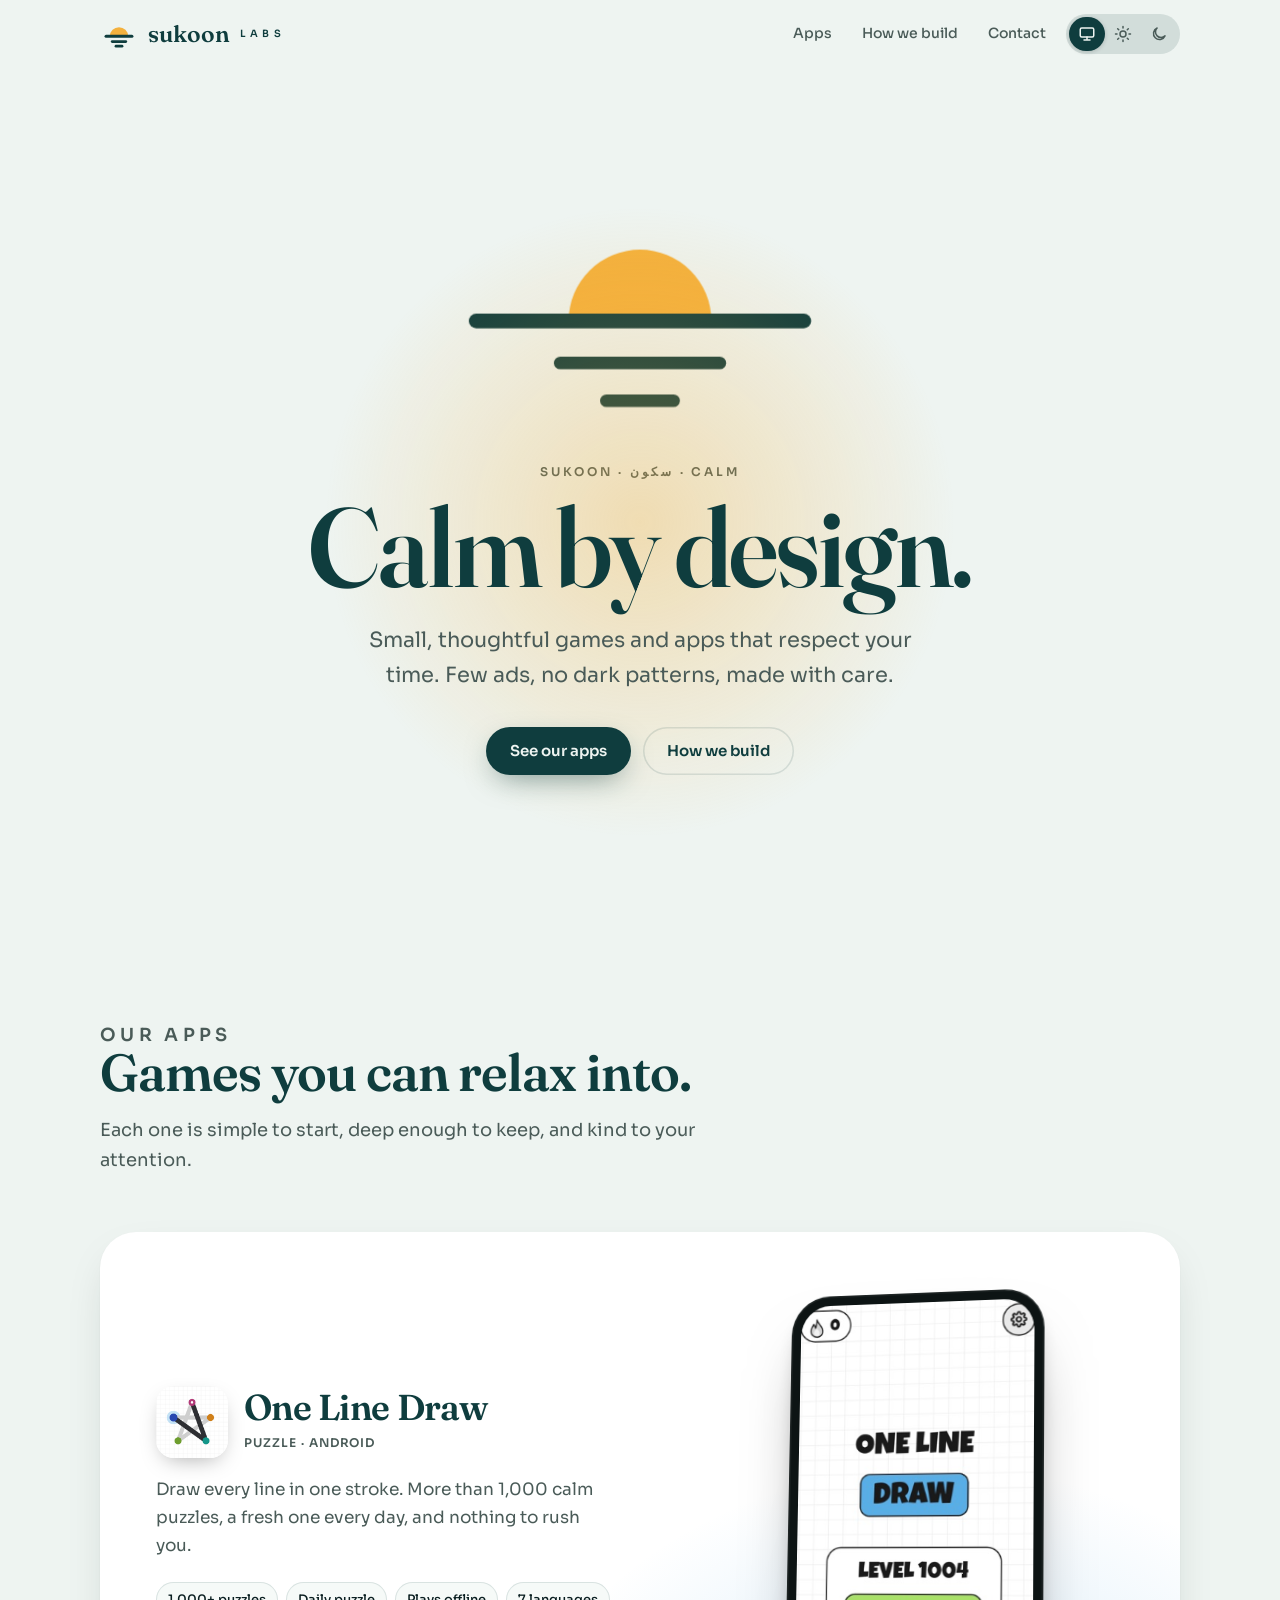
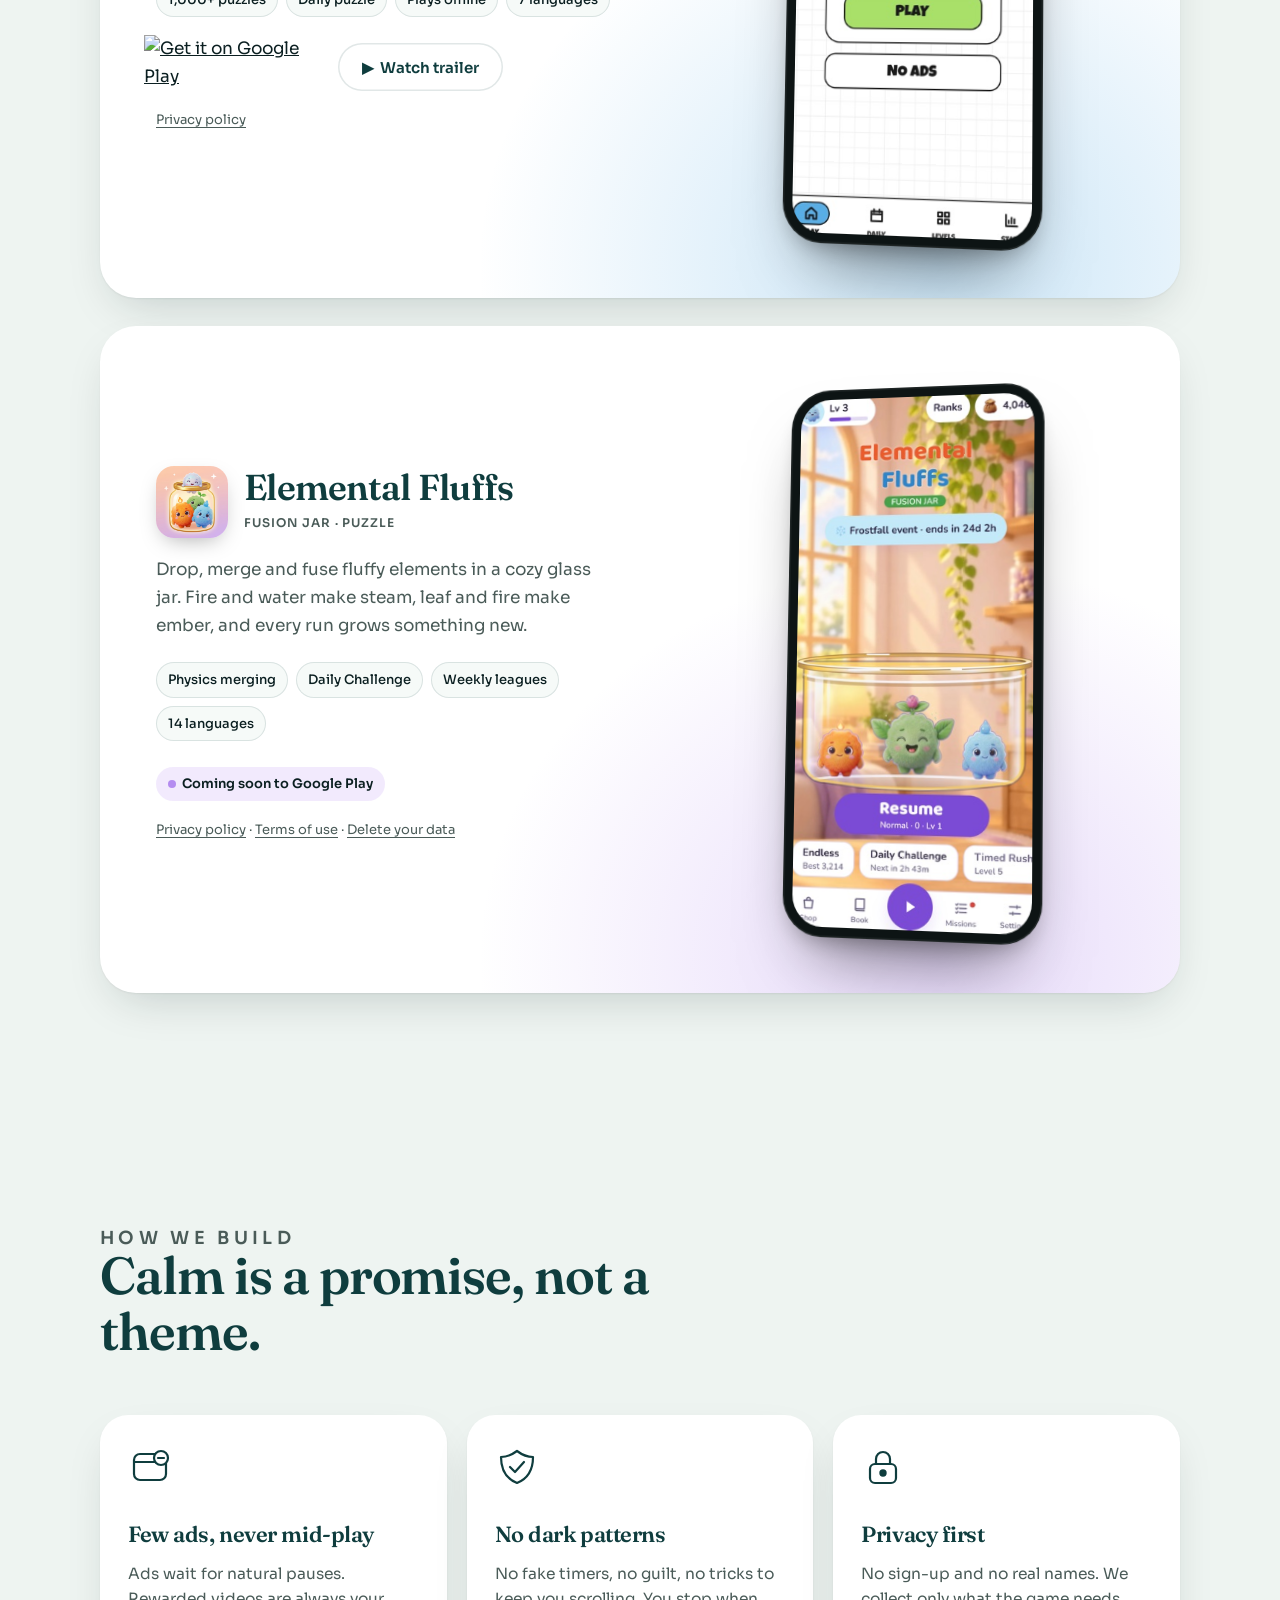
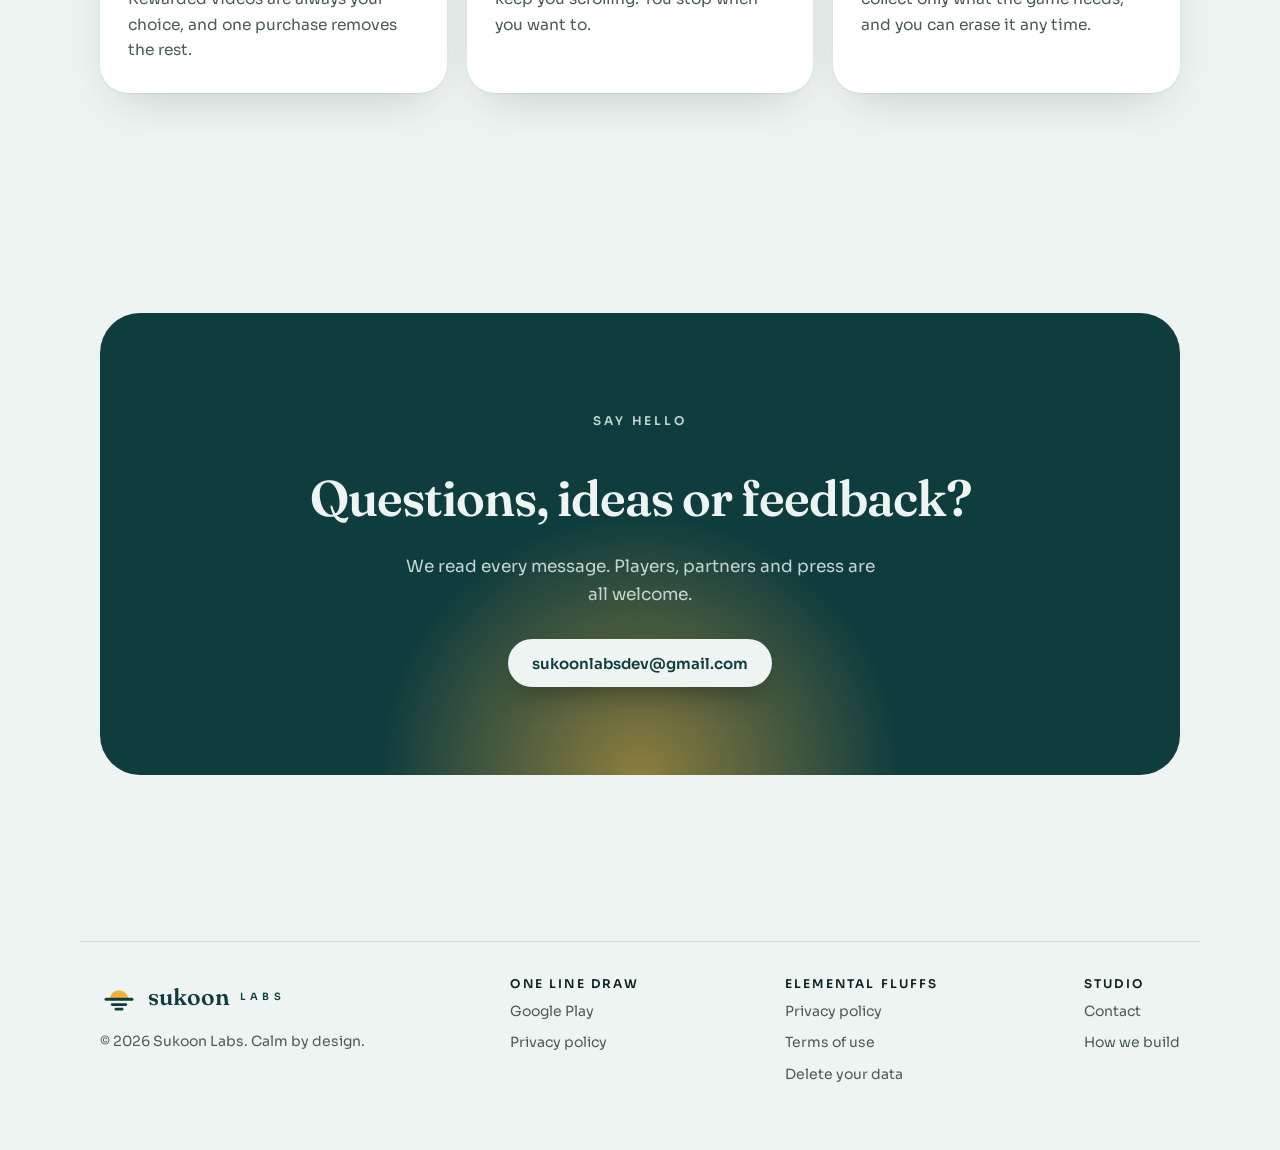
==== commit a51ae4a0: "Home page: System / Light / Dark theme picker in the header System is the default and follows the de" ====
--- a/index.html
+++ b/index.html
@@ -15,7 +15,11 @@
 <link rel="preconnect" href="https://fonts.googleapis.com">
 <link rel="preconnect" href="https://fonts.gstatic.com" crossorigin>
 <link href="https://fonts.googleapis.com/css2?family=Fraunces:opsz,wght@9..144,500;9..144,600&family=Sora:wght@400;500;600&display=swap" rel="stylesheet">
-<script>document.documentElement.classList.add('js')</script>
+<script>
+  // Runs before paint so a pinned theme never flashes the other one.
+  document.documentElement.classList.add('js');
+  try { const t = localStorage.getItem('theme'); if (t === 'light' || t === 'dark') document.documentElement.dataset.theme = t; } catch (e) {}
+</script>
 <style>
   :root {
     --lagoon: #0F3D3E; --saffron: #F4B13E; --mist: #EEF4F1; --night: #0B1F21; --stone: #5B6B68;
@@ -24,12 +28,23 @@
     --header: rgba(238, 244, 241, .78); --shadow: 0 1px 2px rgba(11,31,33,.06), 0 18px 48px -18px rgba(11,31,33,.22);
     --ease: cubic-bezier(.22, 1, .36, 1);
   }
+  /* Theme: System follows the device; the picker pins Light or Dark with data-theme on <html>. */
+  :root { color-scheme: light dark; --btn-bg: var(--lagoon); --btn-ink: var(--mist); }
+  :root[data-theme="light"] { color-scheme: light; }
   @media (prefers-color-scheme: dark) {
-    :root {
+    :root:not([data-theme="light"]) {
       --bg: var(--night); --surface: #12302F; --surface-2: #0F2829; --ink: #EEF4F1; --soft: #A9BCB8;
       --line: rgba(238, 244, 241, .12); --brand: #CFE3DD; --glow: rgba(244, 177, 62, .22);
       --header: rgba(11, 31, 33, .72); --shadow: 0 1px 2px rgba(0,0,0,.3), 0 18px 48px -18px rgba(0,0,0,.6);
+      --btn-bg: var(--mist); --btn-ink: var(--night);
     }
+  }
+  :root[data-theme="dark"] {
+    color-scheme: dark;
+    --bg: var(--night); --surface: #12302F; --surface-2: #0F2829; --ink: #EEF4F1; --soft: #A9BCB8;
+    --line: rgba(238, 244, 241, .12); --brand: #CFE3DD; --glow: rgba(244, 177, 62, .22);
+    --header: rgba(11, 31, 33, .72); --shadow: 0 1px 2px rgba(0,0,0,.3), 0 18px 48px -18px rgba(0,0,0,.6);
+    --btn-bg: var(--mist); --btn-ink: var(--night);
   }
   * { box-sizing: border-box; }
   html { scroll-behavior: smooth; }
@@ -51,7 +66,15 @@
   nav { display: flex; gap: 6px; }
   nav a { text-decoration: none; font-size: 14px; font-weight: 500; color: var(--soft); padding: 10px 12px; border-radius: 999px; transition: color .2s, background .2s; }
   nav a:hover { color: var(--brand); background: var(--line); }
+  .right { display: flex; align-items: center; gap: 8px; }
+  .theme { display: flex; padding: 3px; border-radius: 999px; background: var(--line); }
+  .theme button { display: grid; place-items: center; width: 36px; height: 34px; border: 0; border-radius: 999px; background: transparent; color: var(--soft); cursor: pointer; transition: background .25s, color .25s; }
+  .theme button:hover { color: var(--brand); }
+  .theme button[aria-checked="true"] { background: var(--btn-bg); color: var(--btn-ink); box-shadow: 0 1px 4px rgba(0,0,0,.18); }
+  .theme button:focus-visible { outline: 2px solid var(--brand); outline-offset: 1px; }
+  .theme svg { width: 18px; height: 18px; }
   @media (max-width: 560px) { nav a.hide-sm { display: none; } .brand span { display: none; } }
+  @media (max-width: 430px) { nav a.hide-xs { display: none; } nav a { padding: 10px 8px; } }
 
   /* Hero */
   .hero { position: relative; min-height: 100svh; display: grid; place-items: center; text-align: center; padding: 110px 0 40px; overflow: hidden; }
@@ -64,11 +87,10 @@
   .scene .ripple { transform-box: fill-box; transform-origin: center; }
   .cta { display: inline-flex; gap: 12px; flex-wrap: wrap; justify-content: center; }
   .btn { display: inline-flex; align-items: center; gap: 8px; min-height: 48px; padding: 0 24px; border-radius: 999px; font: 600 15px/1 Sora, sans-serif; text-decoration: none; transition: transform .3s var(--ease), box-shadow .3s, background .3s; cursor: pointer; border: 0; }
-  .btn-primary { background: var(--lagoon); color: var(--mist); box-shadow: 0 10px 30px -10px rgba(15,61,62,.6); }
+  .btn-primary { background: var(--btn-bg); color: var(--btn-ink); box-shadow: 0 10px 30px -10px rgba(15,61,62,.6); }
   .btn-primary:hover { transform: translateY(-2px); box-shadow: 0 16px 36px -12px rgba(15,61,62,.7); }
   .btn-ghost { background: transparent; color: var(--brand); box-shadow: inset 0 0 0 1.5px var(--line); }
   .btn-ghost:hover { background: var(--line); }
-  @media (prefers-color-scheme: dark) { .btn-primary { background: var(--mist); color: var(--night); } }
 
   /* Sections */
   section { padding: 110px 0; position: relative; }
@@ -171,11 +193,18 @@
       <svg viewBox="0 0 100 100" aria-hidden="true"><path d="M26 56 A 24 24 0 0 1 74 56 Z" fill="#F4B13E"/><g stroke="currentColor" stroke-linecap="round" style="color: var(--brand)"><line x1="16" y1="56" x2="84" y2="56" stroke-width="8"/><line x1="32" y1="70" x2="68" y2="70" stroke-width="7"/><line x1="42" y1="82" x2="58" y2="82" stroke-width="7"/></g></svg>
       <b>sukoon</b><span>LABS</span>
     </a>
-    <nav aria-label="Main">
-      <a href="#apps">Apps</a>
-      <a href="#principles" class="hide-sm">How we build</a>
-      <a href="#contact">Contact</a>
-    </nav>
+    <div class="right">
+      <nav aria-label="Main">
+        <a href="#apps">Apps</a>
+        <a href="#principles" class="hide-sm">How we build</a>
+        <a href="#contact" class="hide-xs">Contact</a>
+      </nav>
+      <div class="theme" role="radiogroup" aria-label="Theme">
+        <button type="button" role="radio" data-theme-pick="system" aria-label="System theme" title="System"><svg viewBox="0 0 24 24" fill="none" stroke="currentColor" stroke-width="2" stroke-linecap="round" stroke-linejoin="round" aria-hidden="true"><rect x="3" y="4" width="18" height="12" rx="2"/><path d="M8 20h8M12 16v4"/></svg></button>
+        <button type="button" role="radio" data-theme-pick="light" aria-label="Light theme" title="Light"><svg viewBox="0 0 24 24" fill="none" stroke="currentColor" stroke-width="2" stroke-linecap="round" aria-hidden="true"><circle cx="12" cy="12" r="4"/><path d="M12 2v2M12 20v2M4.9 4.9l1.4 1.4M17.7 17.7l1.4 1.4M2 12h2M20 12h2M4.9 19.1l1.4-1.4M17.7 6.3l1.4-1.4"/></svg></button>
+        <button type="button" role="radio" data-theme-pick="dark" aria-label="Dark theme" title="Dark"><svg viewBox="0 0 24 24" fill="none" stroke="currentColor" stroke-width="2" stroke-linecap="round" stroke-linejoin="round" aria-hidden="true"><path d="M20 14.5A8 8 0 1 1 9.5 4a6.5 6.5 0 0 0 10.5 10.5Z"/></svg></button>
+      </div>
+    </div>
   </div>
 </header>
 
@@ -326,6 +355,31 @@
     });
   }
 
+  // Theme picker: System (default) clears the choice; Light or Dark is remembered on this device.
+  const root = document.documentElement, metas = document.querySelectorAll('meta[name="theme-color"]');
+  const picks = document.querySelectorAll('[data-theme-pick]');
+  const showTheme = () => {
+    const t = root.dataset.theme || 'system';
+    picks.forEach((b) => { const on = b.dataset.themePick === t; b.setAttribute('aria-checked', on); b.tabIndex = on ? 0 : -1; });
+    metas.forEach((m, i) => m.content = t === 'system' ? ['#EEF4F1', '#0B1F21'][i] : t === 'dark' ? '#0B1F21' : '#EEF4F1');
+  };
+  const setTheme = (t) => {
+    if (t === 'system') delete root.dataset.theme; else root.dataset.theme = t;
+    try { t === 'system' ? localStorage.removeItem('theme') : localStorage.setItem('theme', t); } catch (e) {}
+    showTheme();
+  };
+  picks.forEach((b, i) => {
+    b.addEventListener('click', () => setTheme(b.dataset.themePick));
+    b.addEventListener('keydown', (e) => {
+      const step = { ArrowRight: 1, ArrowDown: 1, ArrowLeft: -1, ArrowUp: -1 }[e.key];
+      if (!step) return;
+      e.preventDefault();
+      const next = picks[(i + step + picks.length) % picks.length];
+      setTheme(next.dataset.themePick); next.focus();
+    });
+  });
+  showTheme();
+
   const dialog = document.getElementById('trailer'), video = dialog.querySelector('video');
   document.querySelector('[data-trailer]').addEventListener('click', () => { dialog.showModal(); video.play().catch(() => {}); });
   dialog.addEventListener('close', () => video.pause());
